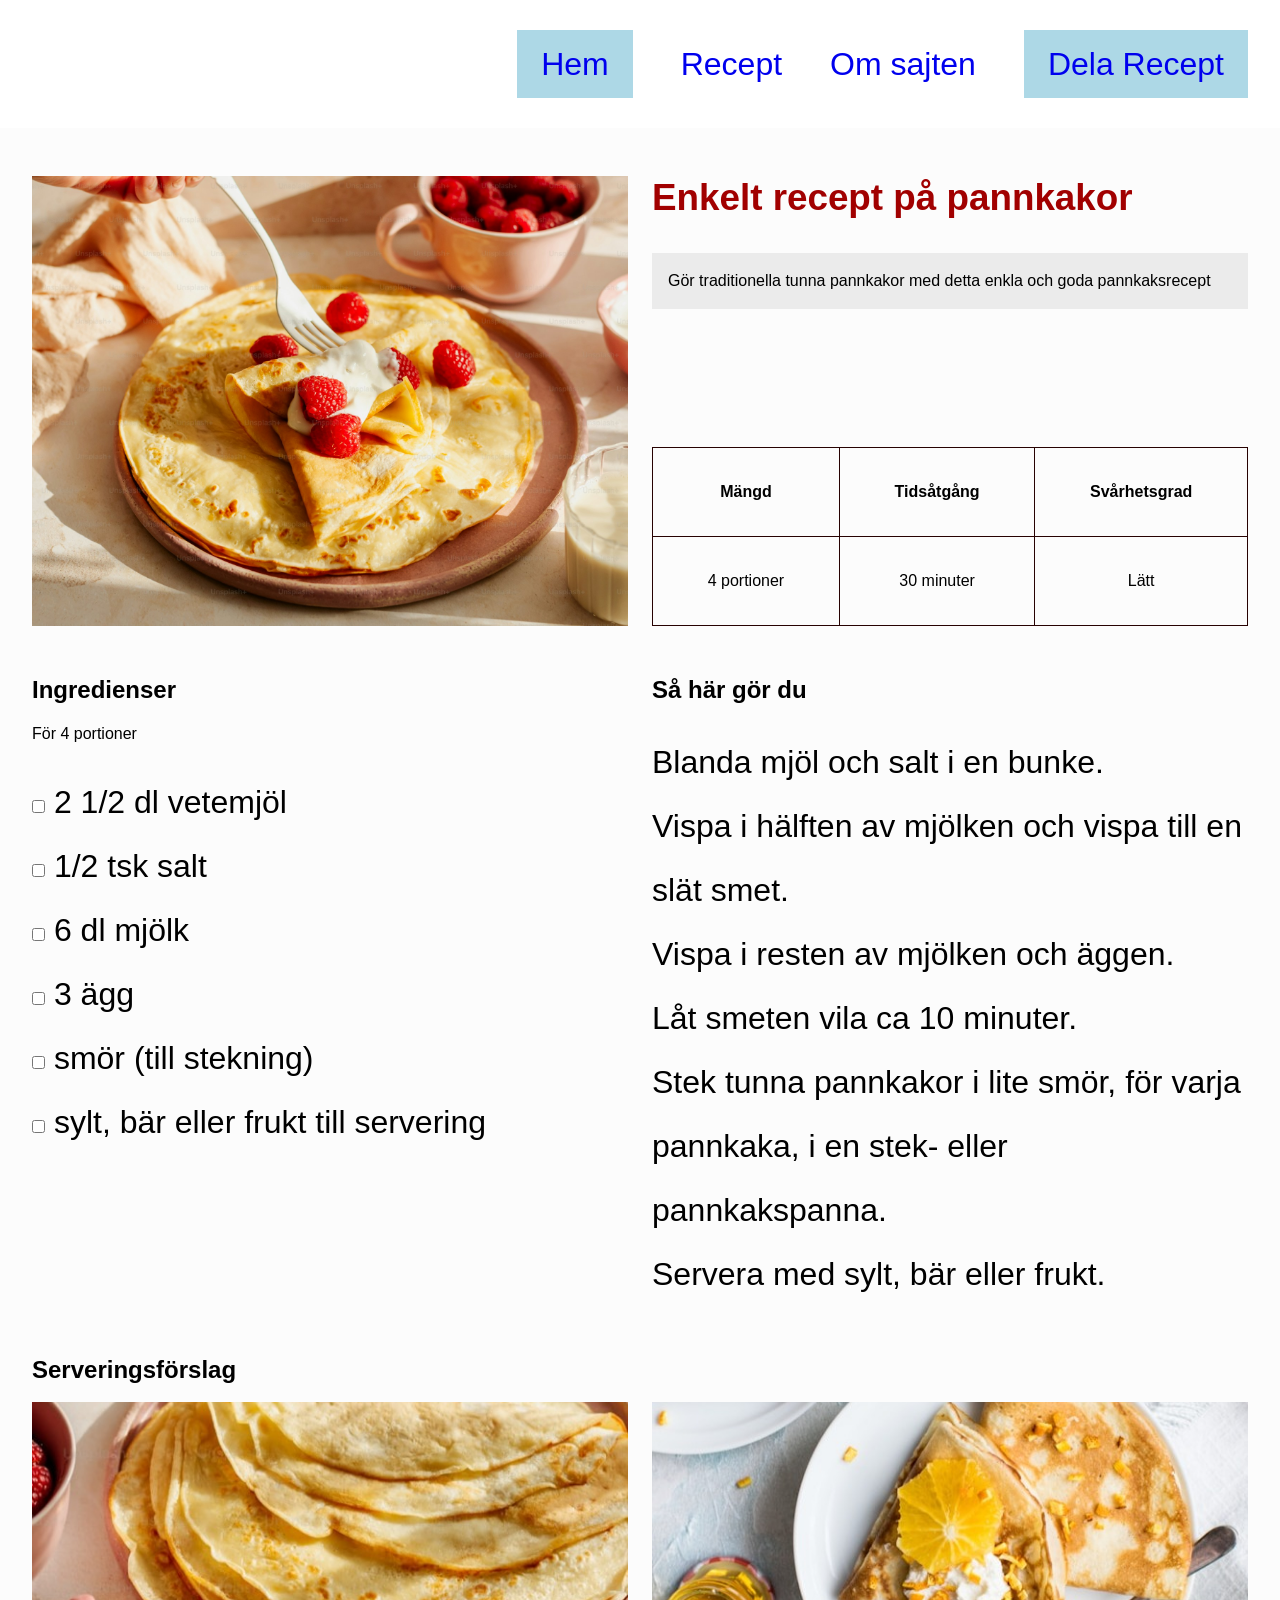
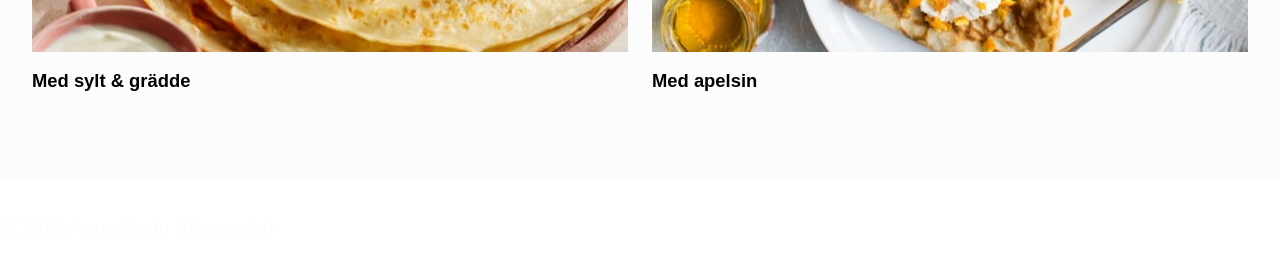
==== Pannkakor/index.html @ 483f5b42 "main klar" ====
<!doctype html>
<html lang="sv">

<head>
  <meta charset="utf-8" />
  <meta name="viewport" content="width=device-width" />
  <meta name="description" content="author: Anna-Karin Ronnegard" />
  <title>Pannkakor</title>
  <link href="./styles/style.css" rel="stylesheet" />
  <link href="../styles/style.css" rel="stylesheet" />
</head>

<body>
  <header class="header-container">
    <nav class="nav-bar">
      <ul class="link-elements1">
        <li><a class="button" href="../index.html">Hem</a></li>
        <li><a href="#">Recept</a></li>
        <li><a href="#">Om sajten </a></li>
        <li><a class="button" href="#">Dela Recept</a></li>
      </ul>
    </nav>
  </header>
  <main class="main-container">
    <!-- Huvudinnehållet -->

    <article class="articel-columns">

      <section class="section1-top-image">
        <img src="./images/Pannkakor.jpg" alt="Pannkakor" />
      </section>

      <section class="section2-heading-and-facts">
        <h1 tabindex="0">Enkelt recept på pannkakor</h1>
        <!-- Skip link -->
        <a tabindex="0" href="#ingredients-list" class="skip-link">Hoppa till receptet</a>
        <p tabindex="0">
          Gör traditionella tunna pannkakor med detta enkla och goda
          pannkaksrecept
        </p>
        <dl>
          <dt>Mängd</dt>
          <dd>4 portioner</dd>

          <dt>Tidsåtgång</dt>
          <dd>30 minuter</dd>

          <dt>Svårhetsgrad</dt>
          <dd>Lätt</dd>
        </dl>
      </section>

      <section class="section3-ingredients">
        <h2 tabindex="0" id="ingredients-list">Ingredienser</h2>
        <fieldset>
          <legend>För 4 portioner</legend>
          <ul role="list">
            <li>
              <input type="checkbox" id="mjol" />
              <label for="mjol">2 1/2 dl vetemjöl</label>
            </li>
            <li>
              <input type="checkbox" id="salt" />
              <label for="salt">1/2 tsk salt</label>
            </li>
            <li>
              <input type="checkbox" id="mjolk" />
              <label for="mjolk">6 dl mjölk</label>
            </li>
            <li>
              <input type="checkbox" id="agg" />
              <label for="agg">3 ägg</label>
            </li>
            <li>
              <input type="checkbox" id="smor" />
              <label for="smor">smör (till stekning)</label>
            </li>
            <li>
              <input type="checkbox" id="servering" />
              <label for="servering">sylt, bär eller frukt till servering</label>
            </li>
          </ul>
        </fieldset>
      </section>

      <section class="section4-how-to-do">
        <h2>Så här gör du</h2>
        <ol role="list">
          <li>Blanda mjöl och salt i en bunke.</li>
          <li>Vispa i hälften av mjölken och vispa till en slät smet.</li>
          <li>Vispa i resten av mjölken och äggen.</li>
          <li>Låt smeten vila ca 10 minuter.</li>
          <li>
            Stek tunna pannkakor i lite smör, för varja pannkaka, i en stek-
            eller pannkakspanna.
          </li>
          <li>Servera med sylt, bär eller frukt.</li>
        </ol>
      </section>

      <section class="section5-serving-suggestion">
        <h2>Serveringsförslag</h2>
        <div>
          <img src="./images/SyltGradde.jpg" alt="Pannkakor" />
          <h3>Med sylt & grädde</h3>
        </div>
      </section>

      <section class="section6-serving-suggestion suggestion2">
        <div>
          <img src="./images/Apelsin.jpg" alt="Pannkakor" />
          <h3>Med apelsin</h3>
        </div>
      </section>

    </article>
  </main>
  <footer class="footer">
    <p>&copy; 2026 Anna-Karin Rönnegård</p>
  </footer>
</body>

</html>
---- Pannkakor/styles/style.css ----
/***** VARIABLES ******/
:root {
  /*** margin ***/
  --m-space-big: 2rem;
  --m-space-medium: 1.5rem;
  --m-space-short: 1rem;

  /*** padding ***/
  --p-space-medium: 1.5em;

  /*** font weight ***/
  --fw-bold: 700;

  /*** color ***/
  --background-dark: #270202;
  --background-light: #fcfcfc;
}

/***** RESET ******/

* {
  padding: 0;
  margin: 0;
  font: inherit;
  /* Sätter default höjd mellan varje rad, en bit över 1 för läsbarhet  */
  line-height: calc(1em + 0.5rem);
}

*,
*::before,
*::after {
  box-sizing: border-box;
}

/* Förhindrar font size inflation, dvs att webbläsaren ökar den teckenstorleken automatiskt på t.ex en mobil. Detta kan förstöra designen på en responsiv design */
html {
  -moz-text-size-adjust: none;
  -webkit-text-size-adjust: none;
  text-size-adjust: none;
}

img,
picture,
video,
canvas,
svg {
  display: block;
  max-width: 100%;
}

/***** BASIC SETTINGS ******/

h1,
h2,
h3,
h4,
h5,
h6 {
  font-weight: bold;
  text-wrap: balance; /* Ser till att texten avvägs jämnt vid radbryt */
  overflow-wrap: break-word;
  hyphens: auto; /* Avstavar efter ordlista - ej länkar */
}

p {
  text-wrap: pretty; /* Ser till att enstaka ord ej finns ensamt under */
  margin-block: var(
    --m-space-short
  ); /* Lägger till margin mellan p-taggar, då de var borta */
  overflow-wrap: break-word; /* Hindrar overflow om mindre box-utrymma än ordlängd */
  hyphens: auto; /* Orden "break-word" avdelas efter ordlista */
  /* max-width: 30ch; - begränsar textrader till 30 char om mycket text */
}

/* Ta bort list-style på ul och ol element med en list role. OBS sätt role="list" på ol- eller ul-tag */
ul[role="list"],
ol[role="list"] {
  list-style: none;
}

/****** SPECIFIC SETTINGS *******/

h1 {
  color: #a10000;
  font-weight: var(--fw-bold);
  font-style: bold;
  font-size: 2.3rem;
  &:focus-visible {
    padding-block: 0.2em;
    padding-inline: 0.3em;
    width: fit-content;
  }
}

h2 {
  margin-block-start: 3rem;
  margin-block-end: var(--m-space-short);
  font-size: 1.5rem;
  &:focus-visible {
    margin-block-start: 3rem;
    margin-block-end: var(--m-space-medium);
    padding-block: 0.25em;
    padding-inline: 0.5em;
    width: fit-content;
  }
}

h3 {
  font-size: 1.15rem;
  margin-block: var(--m-space-short);
}

img {
  min-width: 100%;
  object-fit: cover;
}

li {
  line-height: 2; /* skriver över resetens default line-height på 1.5 */
}

.skip-link {
  position: absolute;
  top: -100px; /* Lägger länken utanför webbsidan */
  left: 1em;
  font-size: 1.25rem;
  z-index: 1000; /* Gör att länker syns över allt annat innehåll */

  padding-block: 0.75em;
  padding-inline: var(--p-space-medium);
  background: var(--background-light);
  color: var(--background-dark);
  font-weight: var(--fw-bold);
  border-radius: 0.2em;
  &:focus-visible {
    top: 1rem; /* Visar länken inom webbsidan */
  }
}

.main-container {
  /* Innehåller allt */
  width: 100vw; 
  max-width: 1280px; /* Begränsar storleken*/
  height: 100hw;
  margin: auto; /* Lägger innehållet centrerat */
  padding-block: 3em;
  padding-inline: 2em;
  background-color: var(--background-light);
  margin-bottom: var(
    --m-space-big
  ); /* Lägger en bit bakgrundsfärg under containern */
}

.articel-columns {
  display: grid;
  grid-template-columns: repeat(2, 1fr); /* 2 lika stora kolumner */
  column-gap: var(--m-space-medium);
  font-family:
    "Lucida Sans", "Lucida Sans Regular", "Lucida Grande",
    "Lucida Sans Unicode", Geneva, Verdana, sans-serif;
}

.section1-top-image {
  img {
    height: 450px;
  }
}

.section2-heading-and-facts {
  /* För dl i botten */
  display: flex;
  flex-direction: column;
  height: 100%;

  p { /* Finns bara en */
    background-color: #ebebeb; /* Skapar ljusblå bakgrund till text */
    margin-block-start: var(--m-space-big);
    padding: 1em;
  }
}

.section2-heading-and-facts > dl {
  margin-block-start: auto; /* För dl i botten */
  display: grid; /* Behöver sätta pga ärvs inte */
  grid-template-columns: repeat(3, 1ft); /* 3 lika stora kolumner */

  dt,
  dd {
    /* Gemensamt för dd och dt */
    padding-block: var(--p-space-medium);
    text-align: center;
    border: #270202 0.0625em solid;
    &:not(&:nth-child(n + 5)) {
      border-inline-end: none; /* Tar bort dubbel border */
    }
  }

  dt {
    grid-row-start: 1; /* dt startar på första raden */
    font-weight: var(--fw-bold);
  }

  dd {
    grid-row-start: 2; /* dt startar på andra raden */
    border-block-start: none; /* Tar bort dubbel border */
  }
}

.section3-ingredients {
  fieldset {
    border: none;
  }

  ul {
    margin-block-start: var(--m-space-medium);
  }
}

.section4-how-to-do {
  ol {
    list-style-type: style; /* Lägger tillbaka list-style */
    list-style-position: inside; /* Lägger siffrorna inom boxen */
    margin-block-start: var(--m-space-medium);
  }
}

.section5-serving-suggestion,
.section6-serving-suggestion {
  margin-block-end: var(--m-space-medium);
  h2 {
    margin-block-end: var(--m-space-short);
  }

  img {
    height: 250px;
  }
}

.suggestion2 {
  margin-block-start: auto; /* För att lägga i botten */
}

.footer {
  justify-items: center;
  color: var(--background-light);
  font-family:
    "Lucida Sans", "Lucida Sans Regular", "Lucida Grande",
    "Lucida Sans Unicode", Geneva, Verdana, sans-serif;
  font-size: 1.25rem;

  margin-block-end: var(--m-space-big);
}
---- styles/style.css ----
:root {
  /*** padding ***/
  --p-space-medium: 2em;
}

/***** RESET *****/

* {
  padding: 0;
  margin: 0;
  font: inherit;
  /* Sätter default höjd mellan varje rad, en bit över 1 för läsbarhet  */
  line-height: calc(1em + 0.5rem);
}

*,
*::before,
*::after {
  box-sizing: border-box;
}

/* Förhindrar font size inflation, dvs att webbläsaren ökar den teckenstorleken automatiskt på t.ex en mobil. Detta kan förstöra designen på en responsiv design */
html {
  -moz-text-size-adjust: none;
  -webkit-text-size-adjust: none;
  text-size-adjust: none;
}

img,
picture,
video,
canvas,
svg {
  display: block;
  max-width: 100%;
}

/****Basic settings*****/

h1,
h2,
h3 {
  font-weight: bold;
  font-family:
    "Lucida Sans", "Lucida Sans Regular", "Lucida Grande",
    "Lucida Sans Unicode", Geneva, Verdana, sans-serif;
}

/***Specific settings***/

h1 {
  font-size: 2.3rem;
}

h2 {
  font-family:
    "Lucida Sans", "Lucida Sans Regular", "Lucida Grande",
    "Lucida Sans Unicode", Geneva, Verdana, sans-serif;
  font-size: 1.5rem;
}

li {
  font-family:
    "Lucida Sans", "Lucida Sans Regular", "Lucida Grande",
    "Lucida Sans Unicode", Geneva, Verdana, sans-serif;
  font-size: 2rem;
  text-decoration: none;
  list-style-type: none;
  a {
    text-decoration: none;
    list-style-type: none;
  }
}

.articel-container {
  width: 100dvw;
  padding: var(--p-space-medium);
}

.section1 {
  background-image: url("../images/Gullvivor.jpg");
  background-size: cover;
  min-height: 300px;
  background-position: center;
  background-repeat: no-repeat;
  align-content: center;
  text-align: center;
  .section1-content {
    position: relative;
    z-index: 2;
    color: white;
    text-align: center;
    padding: 20px;
    background-color: rgba(0, 0, 0, 0.4);
    border-radius: 8px;
  }
}

.section1::before {
  .blur-container::before {
    content: "";
    position: absolute;
    top: 0;
    left: 0;
    right: 0;
    bottom: 0;
    background-image: url("din-bild.jpg");
    background-size: cover;
    background-position: center;
    filter: blur(8px); /* Justera hur dimmig bilden ska vara */
    transform: scale(
      1.1
    ); /* Zoomar in lite för att dölja vita kanter från blur-effekten */
    z-index: 1;
  }
}

.section2 {
  width: 100%;
  padding-inline: 6rem;
  padding-block: 2rem;
}

.section3 {
  --min-col-size: 450px;
  display: grid;
  gap: 4rem;
  grid-template-columns: repeat(
    auto-fit,
    minmax(min(var(--min-col-size), 100%), 1fr)
  );
  /* grid-auto-flow: row; */
  card {
    border: 0.0625rem, solid, black;
    text-align: center;
    align-items: center;
    justify-items: center;
    padding: 3rem;
    img {
      min-height: 250px;
    }
  }
  h2 {
    margin-block-start: 2rem;
  }
}

.button {
  width: fit-content;
  text-align: center;
  padding-inline: 1.5rem;
  padding-block: 1rem;
  background-color: lightblue;
}

.link-elements1 {
  gap: 3rem;
  display: flex;
  align-items: center;
  justify-content: flex-end;
}

.link-elements2 {
  display: flex;
  justify-content: space-between;
}

.header-container {
  width: 100dvw;
}

.nav-bar {
  padding: var(--p-space-medium);
}
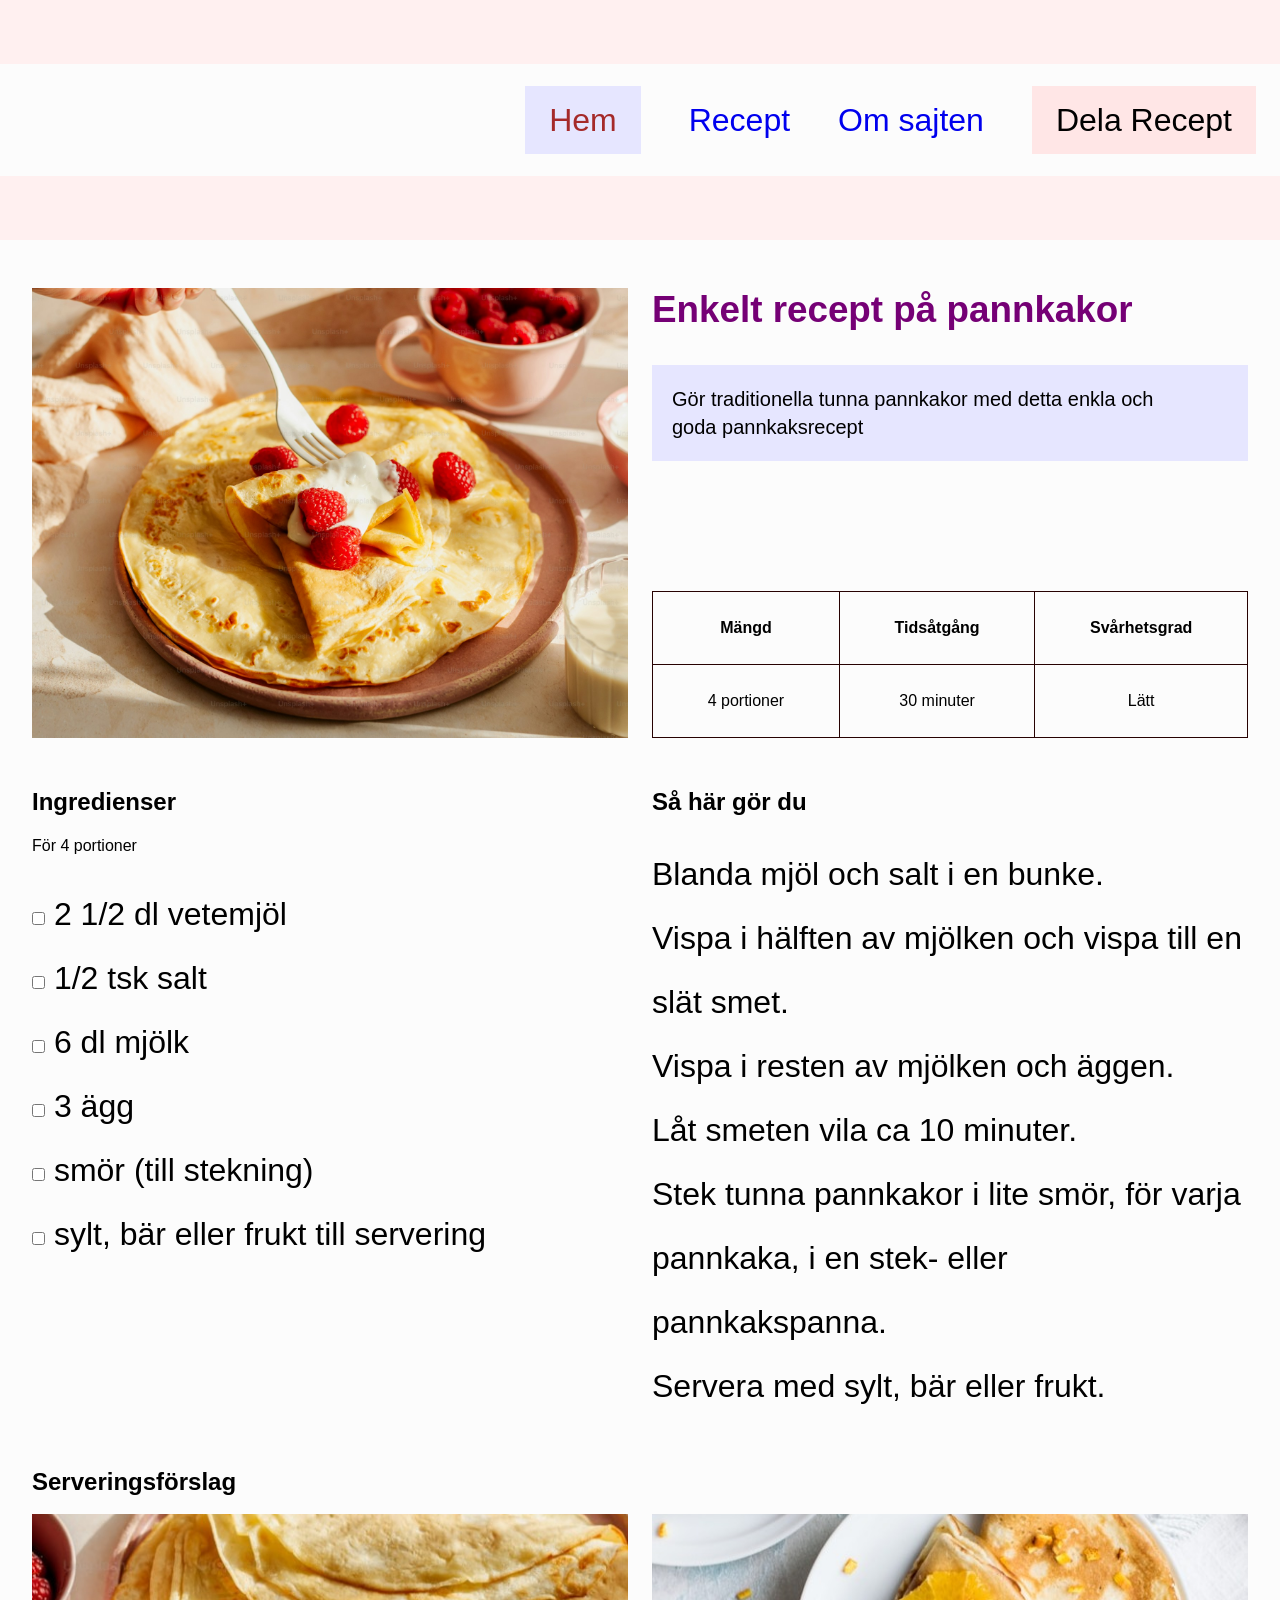
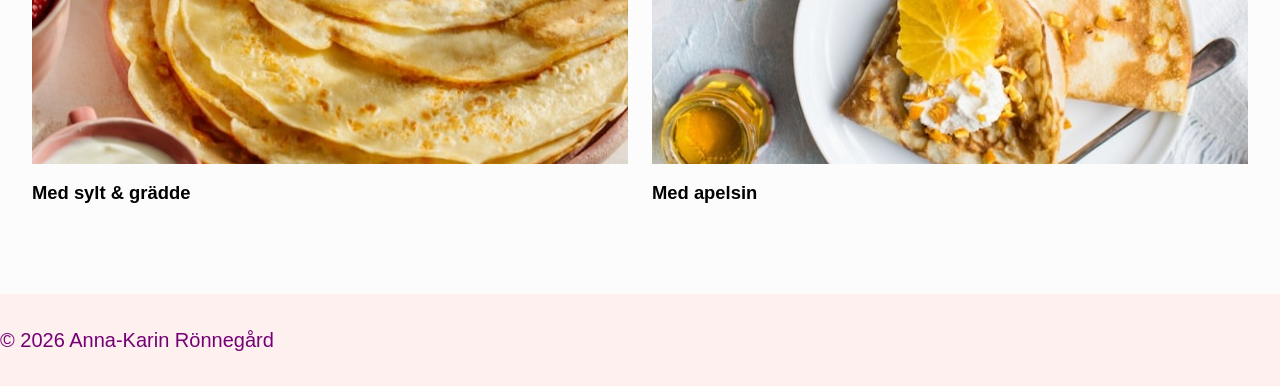
==== commit 12f8b054: "Bättre Landmarks och Tab-vänligt" ====
--- a/Pannkakor/index.html
+++ b/Pannkakor/index.html
@@ -6,22 +6,22 @@
   <meta name="viewport" content="width=device-width" />
   <meta name="description" content="author: Anna-Karin Ronnegard" />
   <title>Pannkakor</title>
+  <link href="../styles/style.css" rel="stylesheet" />
   <link href="./styles/style.css" rel="stylesheet" />
-  <link href="../styles/style.css" rel="stylesheet" />
 </head>
 
 <body>
   <header class="header-container">
-    <nav class="nav-bar">
+    <nav>
       <ul class="link-elements1">
-        <li><a class="button" href="../index.html">Hem</a></li>
+        <li><a class="link button1" href="../index.html">Hem</a></li>
         <li><a href="#">Recept</a></li>
         <li><a href="#">Om sajten </a></li>
-        <li><a class="button" href="#">Dela Recept</a></li>
+        <li><a class="button2" href="#">Dela Recept</a></li>
       </ul>
     </nav>
   </header>
-  <main class="main-container">
+  <main class="main-container-pannkakor">
     <!-- Huvudinnehållet -->
 
     <article class="articel-columns">
--- a/styles/style.css
+++ b/styles/style.css
@@ -1,6 +1,11 @@
 :root {
   /*** padding ***/
-  --p-space-medium: 2em;
+  --p-space-medium: 2rem;
+  /*** margin ***/
+  --m-space-large: 4rem;
+  --m-space-medium: 2rem;
+  /*** font-size ***/
+  --fs-large: 1.5rem;
 }
 
 /***** RESET *****/
@@ -44,6 +49,10 @@
   font-family:
     "Lucida Sans", "Lucida Sans Regular", "Lucida Grande",
     "Lucida Sans Unicode", Geneva, Verdana, sans-serif;
+  text-wrap: pretty; /* Ser till att enstaka ord ej finns ensamt under */
+  overflow-wrap: break-word; /* Hindrar overflow om mindre box-utrymme än ordlängd */
+  hyphens: auto; /* Orden "break-word" avdelas efter ordlista */
+  /* max-width: 30ch; - begränsar textrader till 30 char om mycket text */
 }
 
 /***Specific settings***/
@@ -56,7 +65,29 @@
   font-family:
     "Lucida Sans", "Lucida Sans Regular", "Lucida Grande",
     "Lucida Sans Unicode", Geneva, Verdana, sans-serif;
-  font-size: 1.5rem;
+  font-size: 2rem;
+}
+
+h3 {
+  font-family:
+    "Lucida Sans", "Lucida Sans Regular", "Lucida Grande",
+    "Lucida Sans Unicode", Geneva, Verdana, sans-serif;
+  font-size: 1.25rem;
+}
+
+hr {
+  margin-block: var(--m-space-large);
+}
+
+p {
+  font-family:
+    "Lucida Sans", "Lucida Sans Regular", "Lucida Grande",
+    "Lucida Sans Unicode", Geneva, Verdana, sans-serif;
+  font-size: 1.25rem;
+  text-wrap: pretty; /* Ser till att enstaka ord ej finns ensamt under */
+  overflow-wrap: break-word; /* Hindrar overflow om mindre box-utrymme än ordlängd */
+  hyphens: auto; /* Orden "break-word" avdelas efter ordlista */
+  /* max-width: 30ch; - begränsar textrader till 30 char om mycket text */
 }
 
 li {
@@ -64,20 +95,24 @@
     "Lucida Sans", "Lucida Sans Regular", "Lucida Grande",
     "Lucida Sans Unicode", Geneva, Verdana, sans-serif;
   font-size: 2rem;
+  list-style-type: none;
+}
+
+a {
+  font-family:
+    "Lucida Sans", "Lucida Sans Regular", "Lucida Grande",
+    "Lucida Sans Unicode", Geneva, Verdana, sans-serif;
   text-decoration: none;
-  list-style-type: none;
-  a {
-    text-decoration: none;
-    list-style-type: none;
-  }
-}
-
-.articel-container {
-  width: 100dvw;
-  padding: var(--p-space-medium);
-}
-
-.section1 {
+}
+.header-container {
+  margin-block: var(--m-space-large);
+}
+
+.main-container {
+  margin: var(--m-space-medium);
+}
+
+.section1-div1 {
   background-image: url("../images/Gullvivor.jpg");
   background-size: cover;
   min-height: 300px;
@@ -85,7 +120,7 @@
   background-repeat: no-repeat;
   align-content: center;
   text-align: center;
-  .section1-content {
+  .section1-div1-content {
     position: relative;
     z-index: 2;
     color: white;
@@ -96,7 +131,7 @@
   }
 }
 
-.section1::before {
+.section1-div:before {
   .blur-container::before {
     content: "";
     position: absolute;
@@ -115,14 +150,14 @@
   }
 }
 
-.section2 {
-  width: 100%;
+.section1-div2 {
+  margin: var(--m-space-large);
   padding-inline: 6rem;
   padding-block: 2rem;
 }
 
-.section3 {
-  --min-col-size: 450px;
+.section1-div3 {
+  --min-col-size: 500px;
   display: grid;
   gap: 4rem;
   grid-template-columns: repeat(
@@ -137,27 +172,90 @@
     justify-items: center;
     padding: 3rem;
     img {
+      margin-block-end: var(--m-space-medium);
       min-height: 250px;
     }
   }
-  h2 {
-    margin-block-start: 2rem;
-  }
-}
-
-.button {
+}
+
+.button1 {
   width: fit-content;
   text-align: center;
   padding-inline: 1.5rem;
   padding-block: 1rem;
-  background-color: lightblue;
+  background-color: rgb(230, 230, 255);
+  color: black;
+}
+
+.button2 {
+  width: fit-content;
+  text-align: center;
+  padding-inline: 1.5rem;
+  padding-block: 1rem;
+  background-color: rgb(255, 230, 230);
+  color: black;
+}
+
+.button3 {
+  width: fit-content;
+  text-align: center;
+  padding-inline: 1rem;
+  padding-block: 0.75rem;
+  background-color: rgb(230, 230, 255);
+  color: black;
 }
 
 .link-elements1 {
+  margin-inline-end: var(--m-space-medium);
   gap: 3rem;
   display: flex;
   align-items: center;
   justify-content: flex-end;
+  :focus-visible {
+    padding-inline: 1.5rem;
+    padding-block: 1rem;
+  }
+}
+
+.link-elements1 .link {
+  color: brown;
+  justify-self: flex-start;
+}
+
+.section2-container {
+  margin-block: var(--m-space-medium);
+  --min-col-size: 600px;
+  display: grid;
+  gap: 4rem;
+  grid-template-columns: repeat(
+    auto-fit,
+    minmax(min(var(--min-col-size), 100%), 1fr)
+  );
+}
+.section2-div1 {
+  margin-block-start: 1.5rem;
+}
+
+.section2-aside {
+  display: flex;
+  flex-direction: column;
+  a {
+    margin-block: 1rem;
+    font-size: var(--fs-large);
+    font-family:
+      "Lucida Sans", "Lucida Sans Regular", "Lucida Grande",
+      "Lucida Sans Unicode", Geneva, Verdana, sans-serif;
+    text-decoration: none;
+    list-style-type: none;
+  }
+  h2 {
+    margin-block-start: var(--m-space-medium);
+  }
+}
+.section1-div1 {
+  h2 {
+    margin: var(--m-space-medium);
+  }
 }
 
 .link-elements2 {
@@ -165,10 +263,18 @@
   justify-content: space-between;
 }
 
-.header-container {
-  width: 100dvw;
-}
-
-.nav-bar {
-  padding: var(--p-space-medium);
-}
+.link-elements3 {
+  font-size: var(--fs-large);
+  font-weight: bold;
+  &:focus-visible {
+    padding: 0.3em;
+  }
+}
+
+.site-footer {
+  margin: var(--m-space-medium);
+  justify-items: start;
+  font-family:
+    "Lucida Sans", "Lucida Sans Regular", "Lucida Grande",
+    "Lucida Sans Unicode", Geneva, Verdana, sans-serif;
+}
--- a/Pannkakor/styles/style.css
+++ b/Pannkakor/styles/style.css
@@ -12,7 +12,6 @@
   --fw-bold: 700;
 
   /*** color ***/
-  --background-dark: #270202;
   --background-light: #fcfcfc;
 }
 
@@ -81,7 +80,7 @@
 /****** SPECIFIC SETTINGS *******/
 
 h1 {
-  color: #a10000;
+  color: #750075;
   font-weight: var(--fw-bold);
   font-style: bold;
   font-size: 2.3rem;
@@ -137,9 +136,18 @@
   }
 }
 
-.main-container {
+nav {
+  padding-block: 1.5rem;
+  background-color: var(--background-light);
+}
+
+body {
+  background-color: rgb(255, 240, 240);
+}
+
+.main-container-pannkakor {
   /* Innehåller allt */
-  width: 100vw; 
+  width: 100vw;
   max-width: 1280px; /* Begränsar storleken*/
   height: 100hw;
   margin: auto; /* Lägger innehållet centrerat */
@@ -172,8 +180,13 @@
   flex-direction: column;
   height: 100%;
 
-  p { /* Finns bara en */
-    background-color: #ebebeb; /* Skapar ljusblå bakgrund till text */
+  p {
+    /* Finns bara en */
+    background-color: rgb(
+      230,
+      230,
+      255
+    ); /* Skapar ljusblå bakgrund till text */
     margin-block-start: var(--m-space-big);
     padding: 1em;
   }
@@ -242,7 +255,7 @@
 
 .footer {
   justify-items: center;
-  color: var(--background-light);
+  color: #750075;
   font-family:
     "Lucida Sans", "Lucida Sans Regular", "Lucida Grande",
     "Lucida Sans Unicode", Geneva, Verdana, sans-serif;
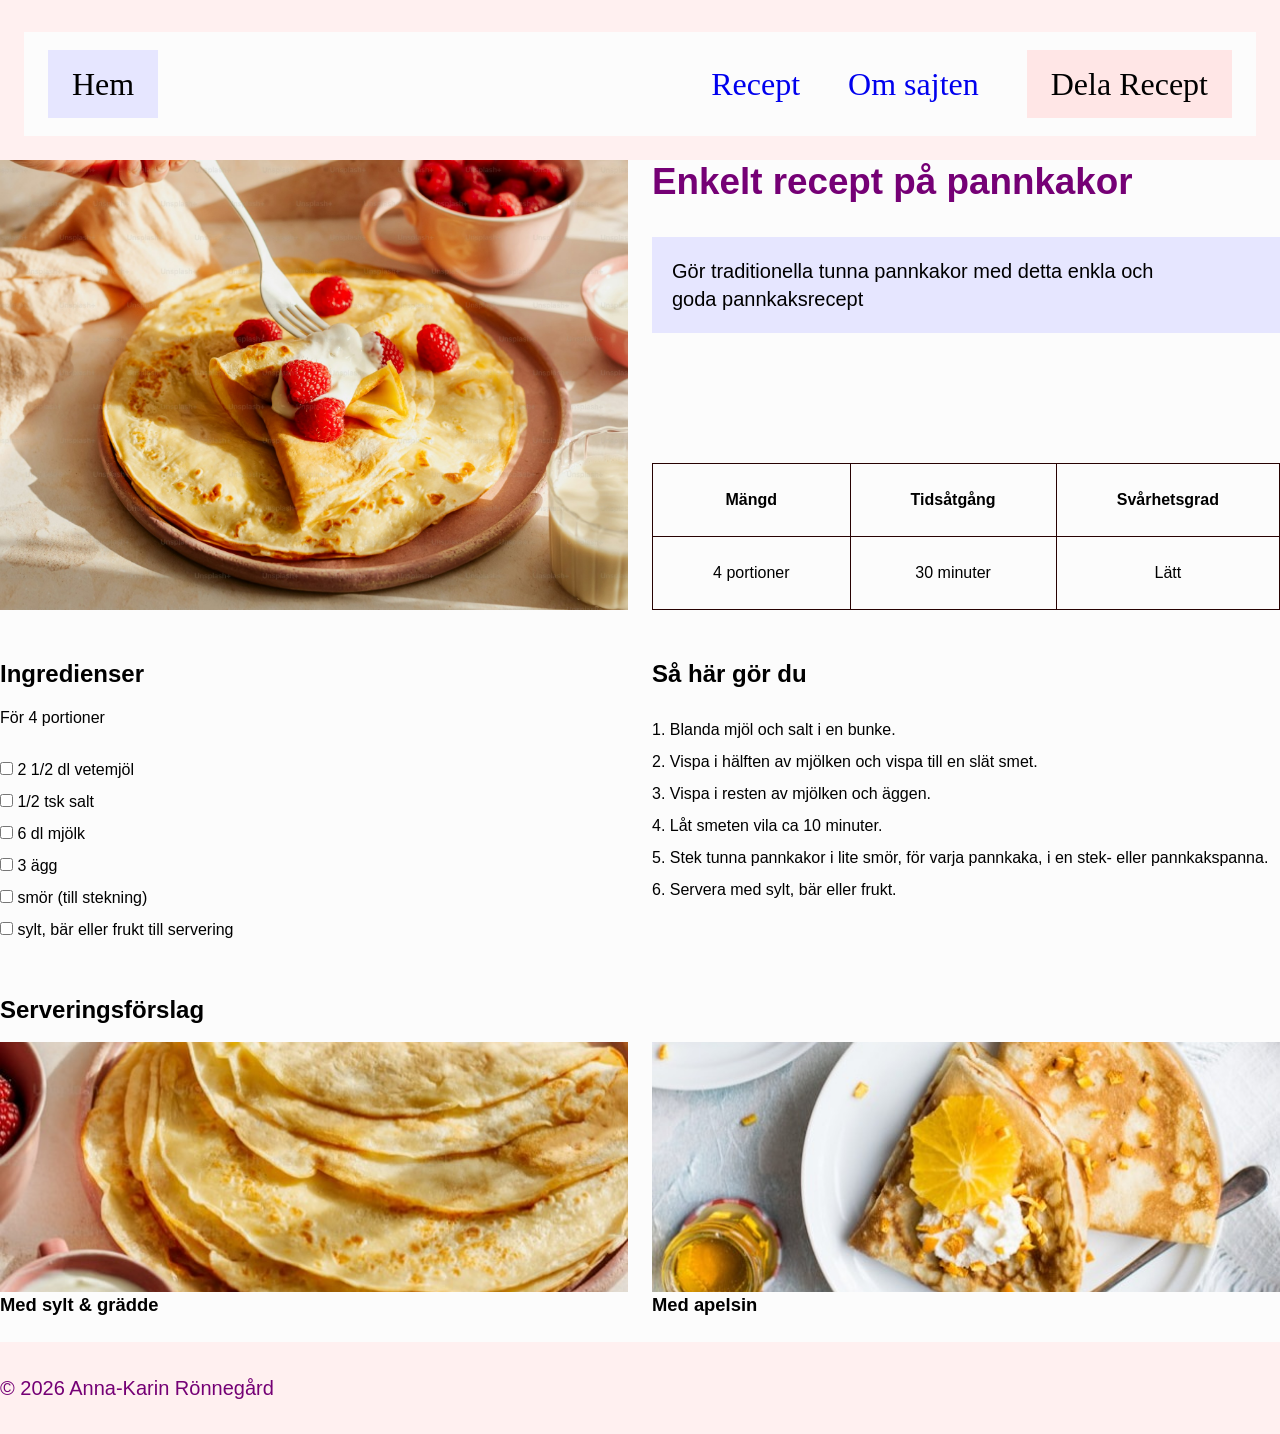
==== commit f9297e16: "Grundläggande formulär på plats, samt synk av sidor" ====
--- a/Pannkakor/index.html
+++ b/Pannkakor/index.html
@@ -7,21 +7,21 @@
   <meta name="description" content="author: Anna-Karin Ronnegard" />
   <title>Pannkakor</title>
   <link href="../styles/style.css" rel="stylesheet" />
-  <link href="./styles/style.css" rel="stylesheet" />
+  <link href="styles/style.css" rel="stylesheet" />
 </head>
 
 <body>
   <header class="header-container">
     <nav>
       <ul class="link-elements1">
-        <li><a class="link button1" href="../index.html">Hem</a></li>
+        <li><a class="button1" href="../index.html">Hem</a></li>
         <li><a href="#">Recept</a></li>
         <li><a href="#">Om sajten </a></li>
-        <li><a class="button2" href="#">Dela Recept</a></li>
+        <li><a class="button2" href="../ReceptForm/index.html">Dela Recept</a></li>
       </ul>
     </nav>
   </header>
-  <main class="main-container-pannkakor">
+  <main class="main-container main-container-pannkakor">
     <!-- Huvudinnehållet -->
 
     <article class="articel-columns">
@@ -54,7 +54,7 @@
         <h2 tabindex="0" id="ingredients-list">Ingredienser</h2>
         <fieldset>
           <legend>För 4 portioner</legend>
-          <ul role="list">
+          <ul class="ingredients" role="list">
             <li>
               <input type="checkbox" id="mjol" />
               <label for="mjol">2 1/2 dl vetemjöl</label>
@@ -85,7 +85,7 @@
 
       <section class="section4-how-to-do">
         <h2>Så här gör du</h2>
-        <ol role="list">
+        <ol class="how-to-do" role="list">
           <li>Blanda mjöl och salt i en bunke.</li>
           <li>Vispa i hälften av mjölken och vispa till en slät smet.</li>
           <li>Vispa i resten av mjölken och äggen.</li>
--- a/styles/style.css
+++ b/styles/style.css
@@ -62,16 +62,10 @@
 }
 
 h2 {
-  font-family:
-    "Lucida Sans", "Lucida Sans Regular", "Lucida Grande",
-    "Lucida Sans Unicode", Geneva, Verdana, sans-serif;
   font-size: 2rem;
 }
 
 h3 {
-  font-family:
-    "Lucida Sans", "Lucida Sans Regular", "Lucida Grande",
-    "Lucida Sans Unicode", Geneva, Verdana, sans-serif;
   font-size: 1.25rem;
 }
 
@@ -80,32 +74,22 @@
 }
 
 p {
-  font-family:
-    "Lucida Sans", "Lucida Sans Regular", "Lucida Grande",
-    "Lucida Sans Unicode", Geneva, Verdana, sans-serif;
   font-size: 1.25rem;
-  text-wrap: pretty; /* Ser till att enstaka ord ej finns ensamt under */
-  overflow-wrap: break-word; /* Hindrar overflow om mindre box-utrymme än ordlängd */
-  hyphens: auto; /* Orden "break-word" avdelas efter ordlista */
-  /* max-width: 30ch; - begränsar textrader till 30 char om mycket text */
-}
-
-li {
-  font-family:
-    "Lucida Sans", "Lucida Sans Regular", "Lucida Grande",
-    "Lucida Sans Unicode", Geneva, Verdana, sans-serif;
+}
+
+.link-elements1 li,
+.link-elements2 li {
   font-size: 2rem;
   list-style-type: none;
 }
 
 a {
-  font-family:
-    "Lucida Sans", "Lucida Sans Regular", "Lucida Grande",
-    "Lucida Sans Unicode", Geneva, Verdana, sans-serif;
   text-decoration: none;
 }
+
 .header-container {
-  margin-block: var(--m-space-large);
+  margin-block-start: var(--m-space-large);
+  margin-inline: var(--m-space-medium);
 }
 
 .main-container {
@@ -185,6 +169,7 @@
   padding-block: 1rem;
   background-color: rgb(230, 230, 255);
   color: black;
+  cursor: pointer;
 }
 
 .button2 {
@@ -194,6 +179,7 @@
   padding-block: 1rem;
   background-color: rgb(255, 230, 230);
   color: black;
+  cursor: pointer;
 }
 
 .button3 {
@@ -203,12 +189,14 @@
   padding-block: 0.75rem;
   background-color: rgb(230, 230, 255);
   color: black;
+  cursor: pointer;
 }
 
 .link-elements1 {
-  margin-inline-end: var(--m-space-medium);
+  margin-inline: var(--m-space-medium);
   gap: 3rem;
   display: flex;
+  flex-wrap: wrap;
   align-items: center;
   justify-content: flex-end;
   :focus-visible {
@@ -217,9 +205,8 @@
   }
 }
 
-.link-elements1 .link {
-  color: brown;
-  justify-self: flex-start;
+.link-elements1 li:first-child {
+  margin-inline-end: auto;
 }
 
 .section2-container {
--- a/Pannkakor/styles/style.css
+++ b/Pannkakor/styles/style.css
@@ -106,7 +106,6 @@
 
 h3 {
   font-size: 1.15rem;
-  margin-block: var(--m-space-short);
 }
 
 img {
@@ -114,7 +113,11 @@
   object-fit: cover;
 }
 
-li {
+.ingredients li {
+  line-height: 2; /* skriver över resetens default line-height på 1.5 */
+}
+
+.how-to-do li {
   line-height: 2; /* skriver över resetens default line-height på 1.5 */
 }
 
@@ -137,8 +140,12 @@
 }
 
 nav {
-  padding-block: 1.5rem;
+  padding-block: 2rem;
   background-color: var(--background-light);
+}
+
+.header-container {
+  margin-block-start: 2rem;
 }
 
 body {
@@ -147,12 +154,10 @@
 
 .main-container-pannkakor {
   /* Innehåller allt */
-  width: 100vw;
+  display: flex;
+  margin-inline: auto;
+  width: 100dvw;
   max-width: 1280px; /* Begränsar storleken*/
-  height: 100hw;
-  margin: auto; /* Lägger innehållet centrerat */
-  padding-block: 3em;
-  padding-inline: 2em;
   background-color: var(--background-light);
   margin-bottom: var(
     --m-space-big
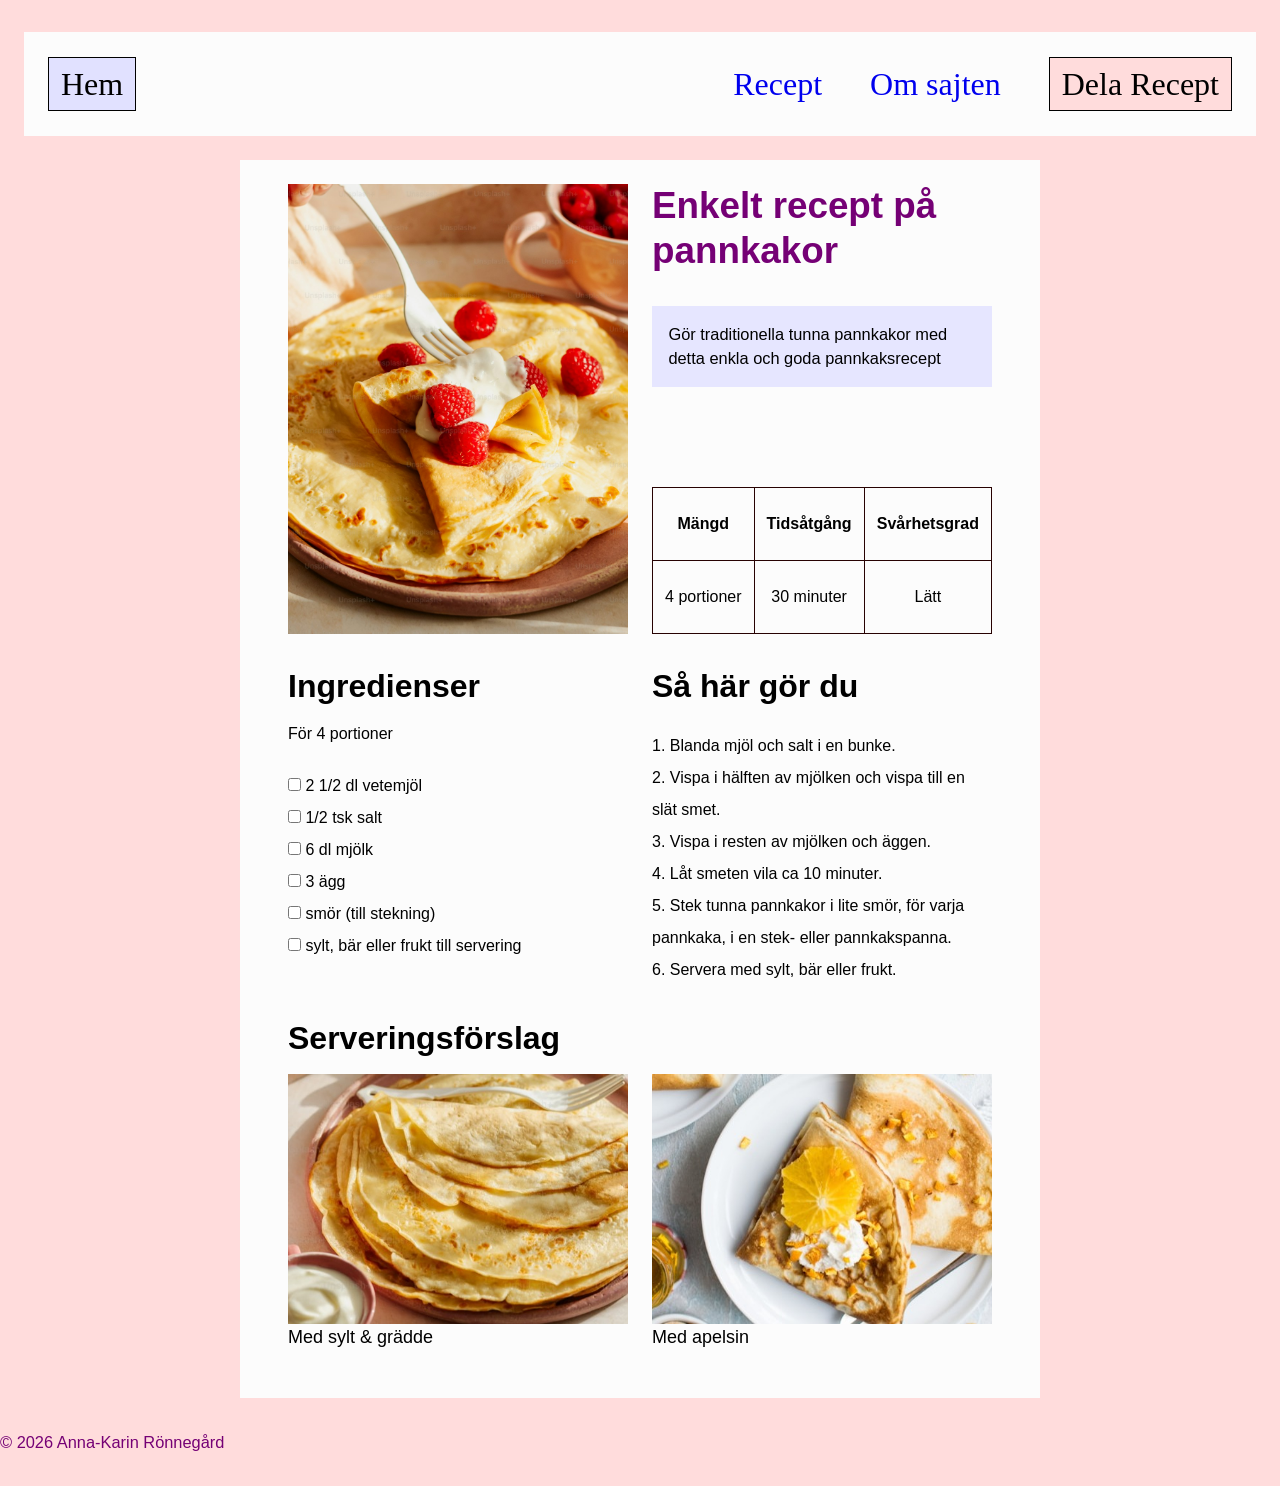
==== commit 604d8d73: "Gemensamma font-size i sajt css" ====
--- a/Pannkakor/index.html
+++ b/Pannkakor/index.html
@@ -102,14 +102,14 @@
         <h2>Serveringsförslag</h2>
         <div>
           <img src="./images/SyltGradde.jpg" alt="Pannkakor" />
-          <h3>Med sylt & grädde</h3>
+          <h4>Med sylt & grädde</h4>
         </div>
       </section>
 
       <section class="section6-serving-suggestion suggestion2">
         <div>
           <img src="./images/Apelsin.jpg" alt="Pannkakor" />
-          <h3>Med apelsin</h3>
+          <h4>Med apelsin</h4>
         </div>
       </section>
 
--- a/styles/style.css
+++ b/styles/style.css
@@ -4,8 +4,11 @@
   /*** margin ***/
   --m-space-large: 4rem;
   --m-space-medium: 2rem;
+  --m-space-small: 1.5rem;
   /*** font-size ***/
   --fs-large: 1.5rem;
+  /*** color ***/
+  --background-light: #fcfcfc;
 }
 
 /***** RESET *****/
@@ -41,6 +44,10 @@
 }
 
 /****Basic settings*****/
+
+body {
+  background-color: rgb(255, 220, 220);
+}
 
 h1,
 h2,
@@ -66,15 +73,32 @@
 }
 
 h3 {
-  font-size: 1.25rem;
-}
-
-hr {
-  margin-block: var(--m-space-large);
+  font-size: 1.75rem;
+}
+
+h4 {
+  font-size: 1.125rem;
 }
 
 p {
-  font-size: 1.25rem;
+  font-size: 1.025rem;
+  margin-block: 0.0625rem; /* Lägger till margin mellan p-taggar, då de var borta */
+  font-family:
+    "Lucida Sans", "Lucida Sans Regular", "Lucida Grande",
+    "Lucida Sans Unicode", Geneva, Verdana, sans-serif;
+  text-wrap: pretty; /* Ser till att enstaka ord ej finns ensamt under */
+  overflow-wrap: break-word; /* Hindrar overflow om mindre box-utrymme än ordlängd */
+  hyphens: auto; /* Orden "break-word" avdelas efter ordlista */
+  /* max-width: 30ch; - begränsar textrader till 30 char om mycket text */
+}
+
+nav {
+  padding-block: var(--p-space-medium);
+  background-color: var(--background-light);
+}
+
+.header-container {
+  margin-block-start: var(--m-space-medium);
 }
 
 .link-elements1 li,
@@ -94,12 +118,14 @@
 
 .main-container {
   margin: var(--m-space-medium);
+  padding: var(--p-space-medium);
+  background-color: var(--background-light);
 }
 
 .section1-div1 {
   background-image: url("../images/Gullvivor.jpg");
   background-size: cover;
-  min-height: 300px;
+  min-height: 200px;
   background-position: center;
   background-repeat: no-repeat;
   align-content: center;
@@ -107,7 +133,7 @@
   .section1-div1-content {
     position: relative;
     z-index: 2;
-    color: white;
+    color: var(--background-light);
     text-align: center;
     padding: 20px;
     background-color: rgba(0, 0, 0, 0.4);
@@ -141,9 +167,9 @@
 }
 
 .section1-div3 {
-  --min-col-size: 500px;
+  --min-col-size: 200px;
   display: grid;
-  gap: 4rem;
+  gap: 2rem;
   grid-template-columns: repeat(
     auto-fit,
     minmax(min(var(--min-col-size), 100%), 1fr)
@@ -151,43 +177,45 @@
   /* grid-auto-flow: row; */
   card {
     border: 0.0625rem, solid, black;
+    border-radius: 0.5rem;
     text-align: center;
     align-items: center;
     justify-items: center;
-    padding: 3rem;
+    padding: 1.5rem;
     img {
-      margin-block-end: var(--m-space-medium);
-      min-height: 250px;
+      margin-block-end: var(--m-space-small);
+      min-height: 100px;
     }
   }
 }
 
 .button1 {
-  width: fit-content;
+  border: 0.0005rem, solid, black;
   text-align: center;
-  padding-inline: 1.5rem;
-  padding-block: 1rem;
-  background-color: rgb(230, 230, 255);
+  padding-inline: 0.75rem;
+  padding-block: 0.5rem;
+  background-color: rgb(225, 225, 255);
   color: black;
   cursor: pointer;
 }
 
 .button2 {
-  width: fit-content;
+  border: 0.0005rem, solid, black;
   text-align: center;
-  padding-inline: 1.5rem;
-  padding-block: 1rem;
-  background-color: rgb(255, 230, 230);
+  padding-inline: 0.75rem;
+  padding-block: 0.5rem;
+  background-color: rgb(255, 220, 220);
   color: black;
   cursor: pointer;
 }
 
 .button3 {
-  width: fit-content;
+  width: 10ch;
+  border: 0.0005rem, solid, black;
   text-align: center;
-  padding-inline: 1rem;
-  padding-block: 0.75rem;
-  background-color: rgb(230, 230, 255);
+  padding-inline: 0.75rem;
+  padding-block: 0.5rem;
+  background-color: rgb(225, 225, 255);
   color: black;
   cursor: pointer;
 }
@@ -210,8 +238,8 @@
 }
 
 .section2-container {
+  --min-col-size: 100px;
   margin-block: var(--m-space-medium);
-  --min-col-size: 600px;
   display: grid;
   gap: 4rem;
   grid-template-columns: repeat(
@@ -220,11 +248,13 @@
   );
 }
 .section2-div1 {
-  margin-block-start: 1.5rem;
+  margin-block-start: var(--m-space-small);
 }
 
 .section2-aside {
   display: flex;
+  align-items: start;
+  justify-content: flex-end;
   flex-direction: column;
   a {
     margin-block: 1rem;
@@ -235,23 +265,28 @@
     text-decoration: none;
     list-style-type: none;
   }
-  h2 {
+  h3 {
     margin-block-start: var(--m-space-medium);
   }
 }
+
 .section1-div1 {
   h2 {
     margin: var(--m-space-medium);
   }
 }
 
+.site-hr {
+  margin-block-start: var(--m-space-large);
+}
+
 .link-elements2 {
   display: flex;
   justify-content: space-between;
 }
 
 .link-elements3 {
-  font-size: var(--fs-large);
+  font-size: 1.125rem;
   font-weight: bold;
   &:focus-visible {
     padding: 0.3em;
@@ -260,6 +295,8 @@
 
 .site-footer {
   margin: var(--m-space-medium);
+  padding: var(--p-space-medium);
+  background-color: var(--background-light);
   justify-items: start;
   font-family:
     "Lucida Sans", "Lucida Sans Regular", "Lucida Grande",
--- a/Pannkakor/styles/style.css
+++ b/Pannkakor/styles/style.css
@@ -49,28 +49,6 @@
 
 /***** BASIC SETTINGS ******/
 
-h1,
-h2,
-h3,
-h4,
-h5,
-h6 {
-  font-weight: bold;
-  text-wrap: balance; /* Ser till att texten avvägs jämnt vid radbryt */
-  overflow-wrap: break-word;
-  hyphens: auto; /* Avstavar efter ordlista - ej länkar */
-}
-
-p {
-  text-wrap: pretty; /* Ser till att enstaka ord ej finns ensamt under */
-  margin-block: var(
-    --m-space-short
-  ); /* Lägger till margin mellan p-taggar, då de var borta */
-  overflow-wrap: break-word; /* Hindrar overflow om mindre box-utrymma än ordlängd */
-  hyphens: auto; /* Orden "break-word" avdelas efter ordlista */
-  /* max-width: 30ch; - begränsar textrader till 30 char om mycket text */
-}
-
 /* Ta bort list-style på ul och ol element med en list role. OBS sätt role="list" på ol- eller ul-tag */
 ul[role="list"],
 ol[role="list"] {
@@ -82,8 +60,6 @@
 h1 {
   color: #750075;
   font-weight: var(--fw-bold);
-  font-style: bold;
-  font-size: 2.3rem;
   &:focus-visible {
     padding-block: 0.2em;
     padding-inline: 0.3em;
@@ -92,9 +68,8 @@
 }
 
 h2 {
-  margin-block-start: 3rem;
+  margin-block-start: 2rem;
   margin-block-end: var(--m-space-short);
-  font-size: 1.5rem;
   &:focus-visible {
     margin-block-start: 3rem;
     margin-block-end: var(--m-space-medium);
@@ -102,10 +77,6 @@
     padding-inline: 0.5em;
     width: fit-content;
   }
-}
-
-h3 {
-  font-size: 1.15rem;
 }
 
 img {
@@ -148,23 +119,20 @@
   margin-block-start: 2rem;
 }
 
-body {
-  background-color: rgb(255, 240, 240);
-}
-
 .main-container-pannkakor {
   /* Innehåller allt */
   display: flex;
   margin-inline: auto;
   width: 100dvw;
-  max-width: 1280px; /* Begränsar storleken*/
+  max-width: 800px; /* Begränsar storleken*/
   background-color: var(--background-light);
-  margin-bottom: var(
+  margin-block-end: var(
     --m-space-big
   ); /* Lägger en bit bakgrundsfärg under containern */
 }
 
 .articel-columns {
+  padding-inline: var(--p-space-medium);
   display: grid;
   grid-template-columns: repeat(2, 1fr); /* 2 lika stora kolumner */
   column-gap: var(--m-space-medium);
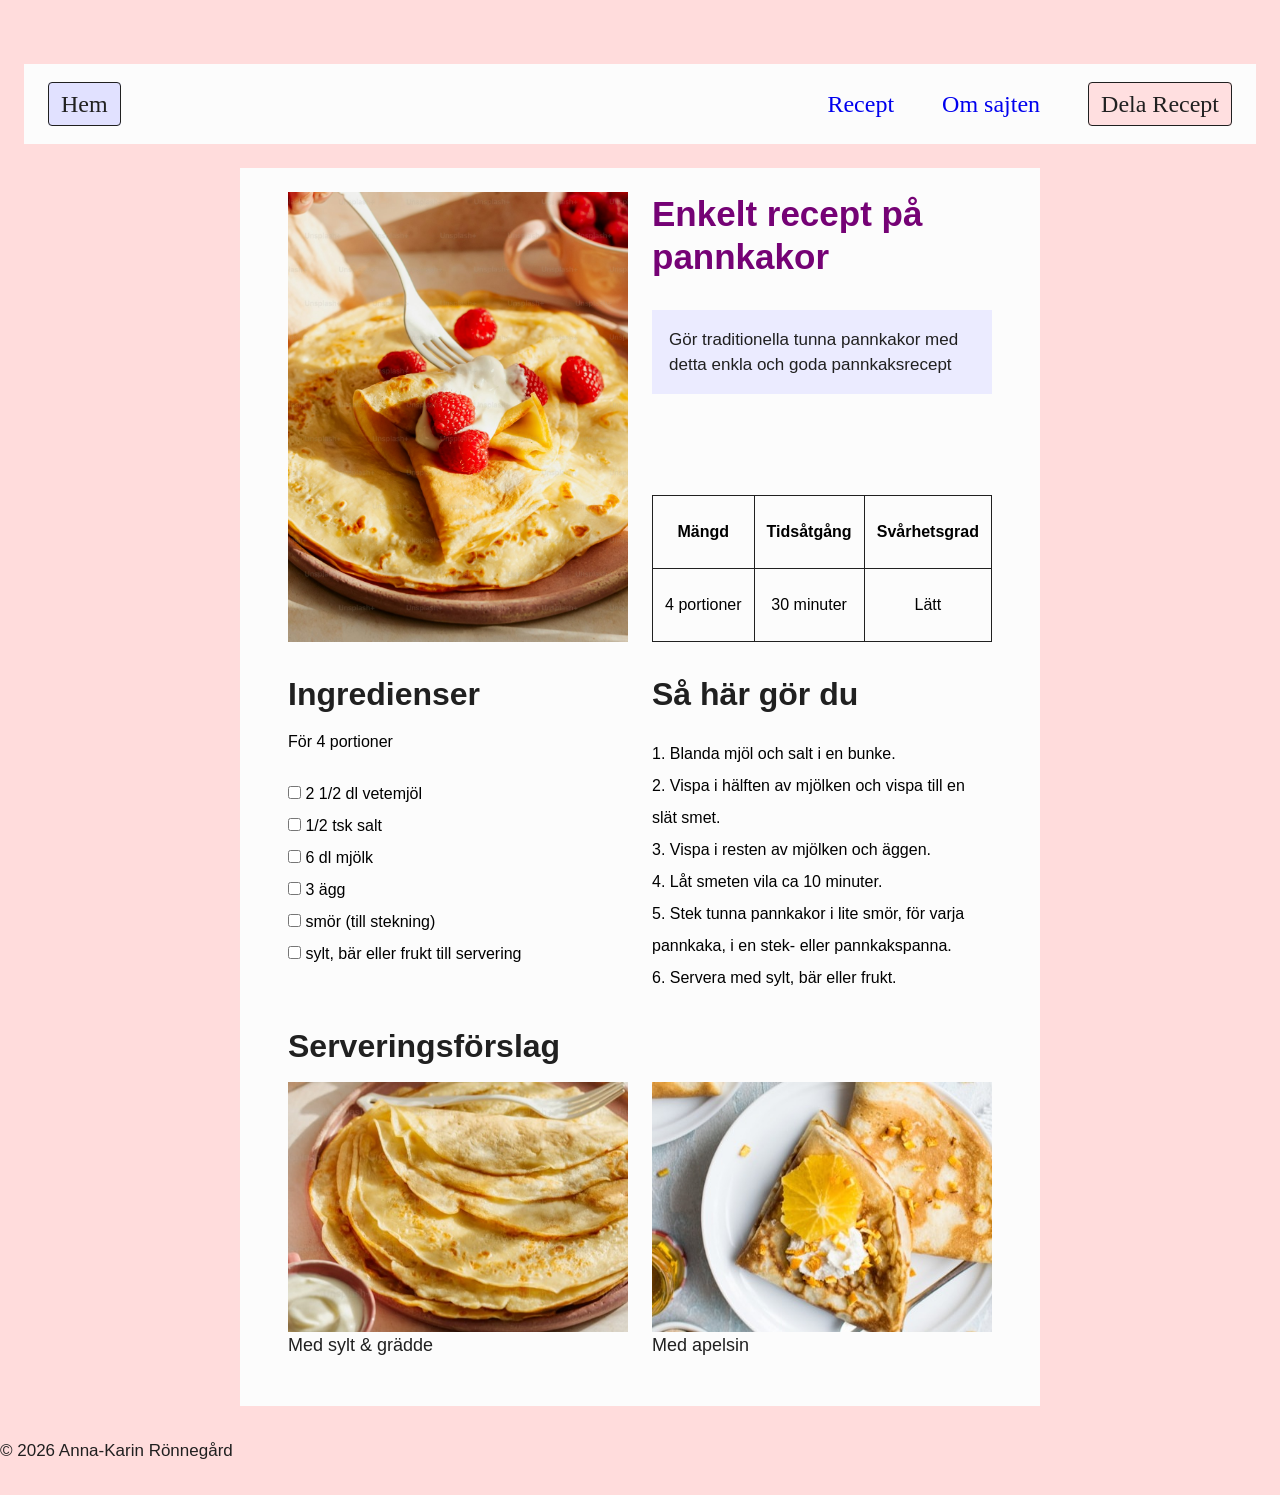
==== commit d97aacce: "role="list" samtliga index (för safari)" ====
--- a/Pannkakor/index.html
+++ b/Pannkakor/index.html
@@ -13,7 +13,7 @@
 <body>
   <header class="header-container">
     <nav>
-      <ul class="link-elements1">
+      <ul role="list" class="link-elements1">
         <li><a class="button1" href="../index.html">Hem</a></li>
         <li><a href="#">Recept</a></li>
         <li><a href="#">Om sajten </a></li>
--- a/styles/style.css
+++ b/styles/style.css
@@ -8,7 +8,10 @@
   /*** font-size ***/
   --fs-large: 1.5rem;
   /*** color ***/
-  --background-light: #fcfcfc;
+  --AK-white: oklch(99.1% 0.0001 271);
+  --AK-black: oklch(24.3% 0.00003 271);
+  --AK-pink: oklch(92.4% 0.039 17.7);
+  --AK-light-blue: oklch(92% 0.040 285.5);
 }
 
 /***** RESET *****/
@@ -46,7 +49,7 @@
 /****Basic settings*****/
 
 body {
-  background-color: rgb(255, 220, 220);
+  background-color: var(--AK-pink);
 }
 
 h1,
@@ -60,12 +63,13 @@
   overflow-wrap: break-word; /* Hindrar overflow om mindre box-utrymme än ordlängd */
   hyphens: auto; /* Orden "break-word" avdelas efter ordlista */
   /* max-width: 30ch; - begränsar textrader till 30 char om mycket text */
+  color: var(--AK-black);
 }
 
 /***Specific settings***/
 
 h1 {
-  font-size: 2.3rem;
+  font-size: 2.1875rem;
 }
 
 h2 {
@@ -78,10 +82,11 @@
 
 h4 {
   font-size: 1.125rem;
+  color: var(--AK-black);
 }
 
 p {
-  font-size: 1.025rem;
+  font-size: 1.0625rem;
   margin-block: 0.0625rem; /* Lägger till margin mellan p-taggar, då de var borta */
   font-family:
     "Lucida Sans", "Lucida Sans Regular", "Lucida Grande",
@@ -90,11 +95,16 @@
   overflow-wrap: break-word; /* Hindrar overflow om mindre box-utrymme än ordlängd */
   hyphens: auto; /* Orden "break-word" avdelas efter ordlista */
   /* max-width: 30ch; - begränsar textrader till 30 char om mycket text */
+  color: var(--AK-black);
+}
+
+a {
+  text-decoration: none;
 }
 
 nav {
   padding-block: var(--p-space-medium);
-  background-color: var(--background-light);
+  background-color: var(--AK-white);
 }
 
 .header-container {
@@ -103,12 +113,8 @@
 
 .link-elements1 li,
 .link-elements2 li {
-  font-size: 2rem;
+  font-size: 1.5rem;
   list-style-type: none;
-}
-
-a {
-  text-decoration: none;
 }
 
 .header-container {
@@ -119,13 +125,13 @@
 .main-container {
   margin: var(--m-space-medium);
   padding: var(--p-space-medium);
-  background-color: var(--background-light);
+  background-color: var(--AK-white);
 }
 
 .section1-div1 {
-  background-image: url("../images/Gullvivor.jpg");
+  background-image: radial-gradient(ellipse, var(--AK-white), oklch(from var(--AK-light-blue) 80% c h));
   background-size: cover;
-  min-height: 200px;
+  min-height: 100px;
   background-position: center;
   background-repeat: no-repeat;
   align-content: center;
@@ -133,11 +139,11 @@
   .section1-div1-content {
     position: relative;
     z-index: 2;
-    color: var(--background-light);
+    color: var(--AK-black);
     text-align: center;
-    padding: 20px;
-    background-color: rgba(0, 0, 0, 0.4);
-    border-radius: 8px;
+    padding: 0.5rem;
+    background-color: oklch(from var(--AK-white) l c h / 0.2);
+    border-radius: 0.5rem;
   }
 }
 
@@ -169,54 +175,57 @@
 .section1-div3 {
   --min-col-size: 200px;
   display: grid;
-  gap: 2rem;
+  gap: 1.2rem;
   grid-template-columns: repeat(
     auto-fit,
     minmax(min(var(--min-col-size), 100%), 1fr)
   );
   /* grid-auto-flow: row; */
   card {
-    border: 0.0625rem, solid, black;
+    border: 0.0625rem, solid, var(--AK-black);
     border-radius: 0.5rem;
     text-align: center;
     align-items: center;
     justify-items: center;
-    padding: 1.5rem;
+    padding: 0.75rem;
     img {
-      margin-block-end: var(--m-space-small);
+      margin-block-end: 0.5rem;
       min-height: 100px;
     }
   }
 }
 
 .button1 {
-  border: 0.0005rem, solid, black;
+  border: 0.0005rem, solid, var(--AK-black);
+  border-radius: 0.25rem;
   text-align: center;
   padding-inline: 0.75rem;
   padding-block: 0.5rem;
-  background-color: rgb(225, 225, 255);
-  color: black;
+  background-color: var(--AK-light-blue);
+  color: var(--AK-black);
   cursor: pointer;
 }
 
 .button2 {
-  border: 0.0005rem, solid, black;
+  border: 0.0005rem, solid, var(--AK-black);
+  border-radius: 0.25rem;
   text-align: center;
   padding-inline: 0.75rem;
   padding-block: 0.5rem;
-  background-color: rgb(255, 220, 220);
-  color: black;
+  background-color: oklch(from var(--AK-pink) 93.4% c h);
+  color: var(--AK-black);
   cursor: pointer;
 }
 
 .button3 {
   width: 10ch;
-  border: 0.0005rem, solid, black;
+  border: 0.0005rem, solid, var(--AK-black);
+  border-radius: 0.25rem;
   text-align: center;
-  padding-inline: 0.75rem;
-  padding-block: 0.5rem;
-  background-color: rgb(225, 225, 255);
-  color: black;
+  padding-inline: 0.5rem;
+  padding-block: 0.25rem;
+  background-color: var(--AK-light-blue);
+  color: var(--AK-black);
   cursor: pointer;
 }
 
@@ -257,8 +266,8 @@
   justify-content: flex-end;
   flex-direction: column;
   a {
-    margin-block: 1rem;
-    font-size: var(--fs-large);
+    margin-block: 0.5rem;
+    font-size: 1.0625rem;
     font-family:
       "Lucida Sans", "Lucida Sans Regular", "Lucida Grande",
       "Lucida Sans Unicode", Geneva, Verdana, sans-serif;
@@ -296,7 +305,7 @@
 .site-footer {
   margin: var(--m-space-medium);
   padding: var(--p-space-medium);
-  background-color: var(--background-light);
+  background-color: var(--AK-white);
   justify-items: start;
   font-family:
     "Lucida Sans", "Lucida Sans Regular", "Lucida Grande",
--- a/Pannkakor/styles/style.css
+++ b/Pannkakor/styles/style.css
@@ -12,7 +12,10 @@
   --fw-bold: 700;
 
   /*** color ***/
-  --background-light: #fcfcfc;
+  --AK-white: oklch(99.1% 0.0001 271);
+  --AK-black: oklch(24.3% 0.00003 271);
+  --AK-light-blue: oklch(92% 0.04 285.5);
+  --AK-purple: oklch(39.5% 0.18 328);
 }
 
 /***** RESET ******/
@@ -58,7 +61,7 @@
 /****** SPECIFIC SETTINGS *******/
 
 h1 {
-  color: #750075;
+  color: var(--AK-purple);
   font-weight: var(--fw-bold);
   &:focus-visible {
     padding-block: 0.2em;
@@ -101,22 +104,13 @@
 
   padding-block: 0.75em;
   padding-inline: var(--p-space-medium);
-  background: var(--background-light);
-  color: var(--background-dark);
+  background: var(--AK-white);
+  color: var(--AK-black);
   font-weight: var(--fw-bold);
   border-radius: 0.2em;
   &:focus-visible {
     top: 1rem; /* Visar länken inom webbsidan */
   }
-}
-
-nav {
-  padding-block: 2rem;
-  background-color: var(--background-light);
-}
-
-.header-container {
-  margin-block-start: 2rem;
 }
 
 .main-container-pannkakor {
@@ -125,7 +119,7 @@
   margin-inline: auto;
   width: 100dvw;
   max-width: 800px; /* Begränsar storleken*/
-  background-color: var(--background-light);
+  background-color: var(--AK-white);
   margin-block-end: var(
     --m-space-big
   ); /* Lägger en bit bakgrundsfärg under containern */
@@ -155,11 +149,7 @@
 
   p {
     /* Finns bara en */
-    background-color: rgb(
-      230,
-      230,
-      255
-    ); /* Skapar ljusblå bakgrund till text */
+    background-color: oklch(from var(--AK-light-blue) 95% c h); /* Skapar ljusblå bakgrund till text */
     margin-block-start: var(--m-space-big);
     padding: 1em;
   }
@@ -175,7 +165,7 @@
     /* Gemensamt för dd och dt */
     padding-block: var(--p-space-medium);
     text-align: center;
-    border: #270202 0.0625em solid;
+    border: var(--AK-black) 0.0625em solid;
     &:not(&:nth-child(n + 5)) {
       border-inline-end: none; /* Tar bort dubbel border */
     }
@@ -228,7 +218,7 @@
 
 .footer {
   justify-items: center;
-  color: #750075;
+  color: var(--AK-purple);
   font-family:
     "Lucida Sans", "Lucida Sans Regular", "Lucida Grande",
     "Lucida Sans Unicode", Geneva, Verdana, sans-serif;
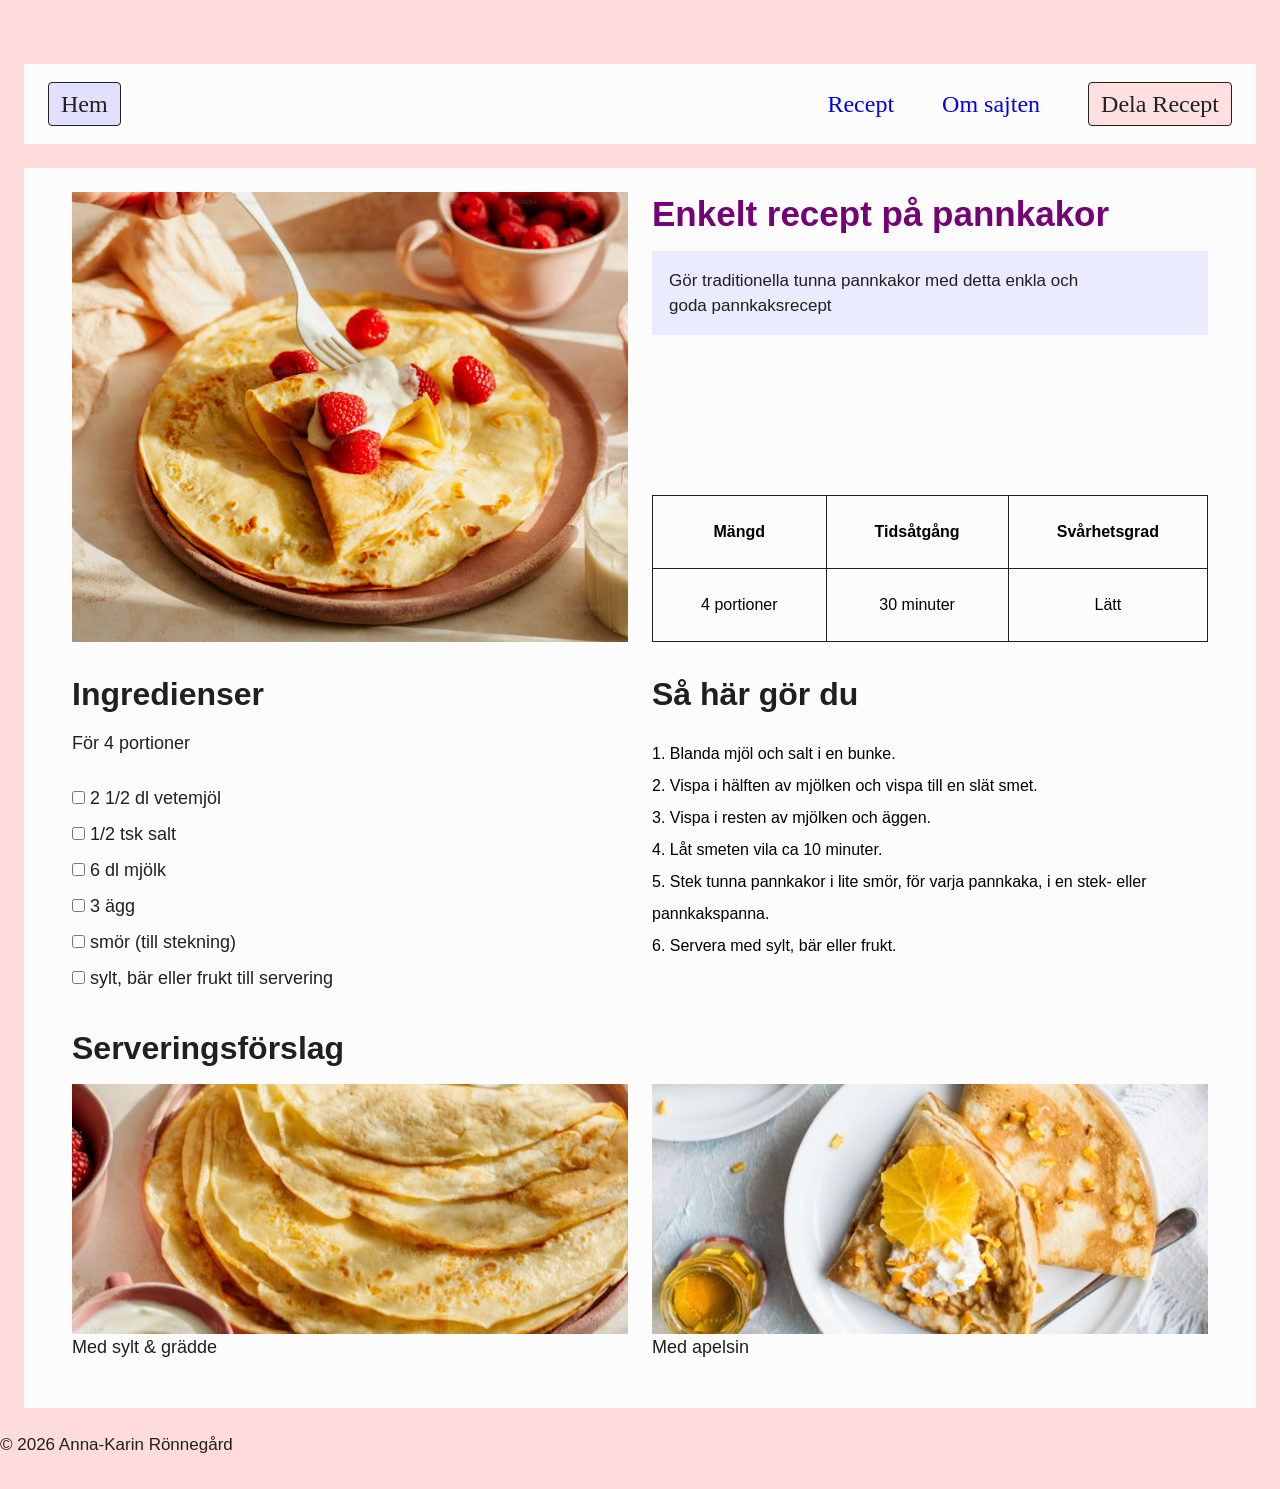
==== commit 934aaa87: "class namn nav-bar i pannkakor och form" ====
--- a/Pannkakor/index.html
+++ b/Pannkakor/index.html
@@ -13,7 +13,7 @@
 <body>
   <header class="header-container">
     <nav>
-      <ul role="list" class="link-elements1">
+      <ul role="list" class="nav-bar">
         <li><a class="button1" href="../index.html">Hem</a></li>
         <li><a href="#">Recept</a></li>
         <li><a href="#">Om sajten </a></li>
--- a/styles/style.css
+++ b/styles/style.css
@@ -11,7 +11,7 @@
   --AK-white: oklch(99.1% 0.0001 271);
   --AK-black: oklch(24.3% 0.00003 271);
   --AK-pink: oklch(92.4% 0.039 17.7);
-  --AK-light-blue: oklch(92% 0.040 285.5);
+  --AK-light-blue: oklch(92% 0.04 285.5);
 }
 
 /***** RESET *****/
@@ -85,6 +85,12 @@
   color: var(--AK-black);
 }
 
+fieldset,
+legend {
+  color: var(--AK-black);
+  font-size: 1.125rem;
+}
+
 p {
   font-size: 1.0625rem;
   margin-block: 0.0625rem; /* Lägger till margin mellan p-taggar, då de var borta */
@@ -111,8 +117,8 @@
   margin-block-start: var(--m-space-medium);
 }
 
-.link-elements1 li,
-.link-elements2 li {
+.nav-bar li,
+.section1-links li {
   font-size: 1.5rem;
   list-style-type: none;
 }
@@ -120,6 +126,31 @@
 .header-container {
   margin-block-start: var(--m-space-large);
   margin-inline: var(--m-space-medium);
+}
+
+.nav-bar {
+  margin-inline: var(--m-space-medium);
+  display: flex;
+  gap: 1rem;
+  flex-direction: column;
+  align-items: flex-end;
+  :focus-visible {
+    padding-inline: 1.5rem;
+    padding-block: 1rem;
+    display: flex;
+  }
+}
+
+@media (min-width: 768px) {
+  .nav-bar {
+    gap: 3rem;
+    flex-direction: row;
+    align-items: center;
+    justify-content: flex-end;
+  }
+  .nav-bar li:first-child {
+    margin-inline-end: auto;
+  }
 }
 
 .main-container {
@@ -129,7 +160,11 @@
 }
 
 .section1-div1 {
-  background-image: radial-gradient(ellipse, var(--AK-white), oklch(from var(--AK-light-blue) 80% c h));
+  background-image: radial-gradient(
+    ellipse,
+    var(--AK-white),
+    oklch(from var(--AK-light-blue) 80% c h)
+  );
   background-size: cover;
   min-height: 100px;
   background-position: center;
@@ -166,10 +201,31 @@
   }
 }
 
-.section1-div2 {
+.section1-fieldset {
   margin: var(--m-space-large);
-  padding-inline: 6rem;
+  border-radius: 0.5rem;
+  padding-inline: 2rem;
   padding-block: 2rem;
+}
+
+@media (min-width: 768px) {
+  .section1-fieldset {
+    padding-inline: 3rem;
+  }
+}
+
+.section1-links {
+  display: flex;
+  flex-direction: column;
+  align-items: flex-start;
+  gap: 1rem;
+}
+
+@media (min-width: 768px) {
+  .section1-links {
+    flex-direction: row;
+    justify-content: space-between;
+  }
 }
 
 .section1-div3 {
@@ -229,23 +285,6 @@
   cursor: pointer;
 }
 
-.link-elements1 {
-  margin-inline: var(--m-space-medium);
-  gap: 3rem;
-  display: flex;
-  flex-wrap: wrap;
-  align-items: center;
-  justify-content: flex-end;
-  :focus-visible {
-    padding-inline: 1.5rem;
-    padding-block: 1rem;
-  }
-}
-
-.link-elements1 li:first-child {
-  margin-inline-end: auto;
-}
-
 .section2-container {
   --min-col-size: 100px;
   margin-block: var(--m-space-medium);
@@ -289,19 +328,6 @@
   margin-block-start: var(--m-space-large);
 }
 
-.link-elements2 {
-  display: flex;
-  justify-content: space-between;
-}
-
-.link-elements3 {
-  font-size: 1.125rem;
-  font-weight: bold;
-  &:focus-visible {
-    padding: 0.3em;
-  }
-}
-
 .site-footer {
   margin: var(--m-space-medium);
   padding: var(--p-space-medium);
--- a/Pannkakor/styles/style.css
+++ b/Pannkakor/styles/style.css
@@ -114,25 +114,25 @@
 }
 
 .main-container-pannkakor {
-  /* Innehåller allt */
-  display: flex;
-  margin-inline: auto;
-  width: 100dvw;
-  max-width: 800px; /* Begränsar storleken*/
   background-color: var(--AK-white);
   margin-block-end: var(
-    --m-space-big
-  ); /* Lägger en bit bakgrundsfärg under containern */
+    --m-space-medium); /* Lägger en bit bakgrundsfärg under containern */
 }
 
 .articel-columns {
   padding-inline: var(--p-space-medium);
   display: grid;
-  grid-template-columns: repeat(2, 1fr); /* 2 lika stora kolumner */
+  grid-template-columns: 1fr; /* en kolumn */
   column-gap: var(--m-space-medium);
   font-family:
     "Lucida Sans", "Lucida Sans Regular", "Lucida Grande",
     "Lucida Sans Unicode", Geneva, Verdana, sans-serif;
+}
+
+@media (min-width: 768px) {
+  .articel-columns {
+    grid-template-columns: repeat(2, 1fr); /* 2 columner */
+  }
 }
 
 .section1-top-image {
@@ -149,8 +149,10 @@
 
   p {
     /* Finns bara en */
-    background-color: oklch(from var(--AK-light-blue) 95% c h); /* Skapar ljusblå bakgrund till text */
-    margin-block-start: var(--m-space-big);
+    background-color: oklch(
+      from var(--AK-light-blue) 95% c h
+    ); /* Skapar ljusblå bakgrund till text */
+    margin-block: var(--m-space-short);
     padding: 1em;
   }
 }
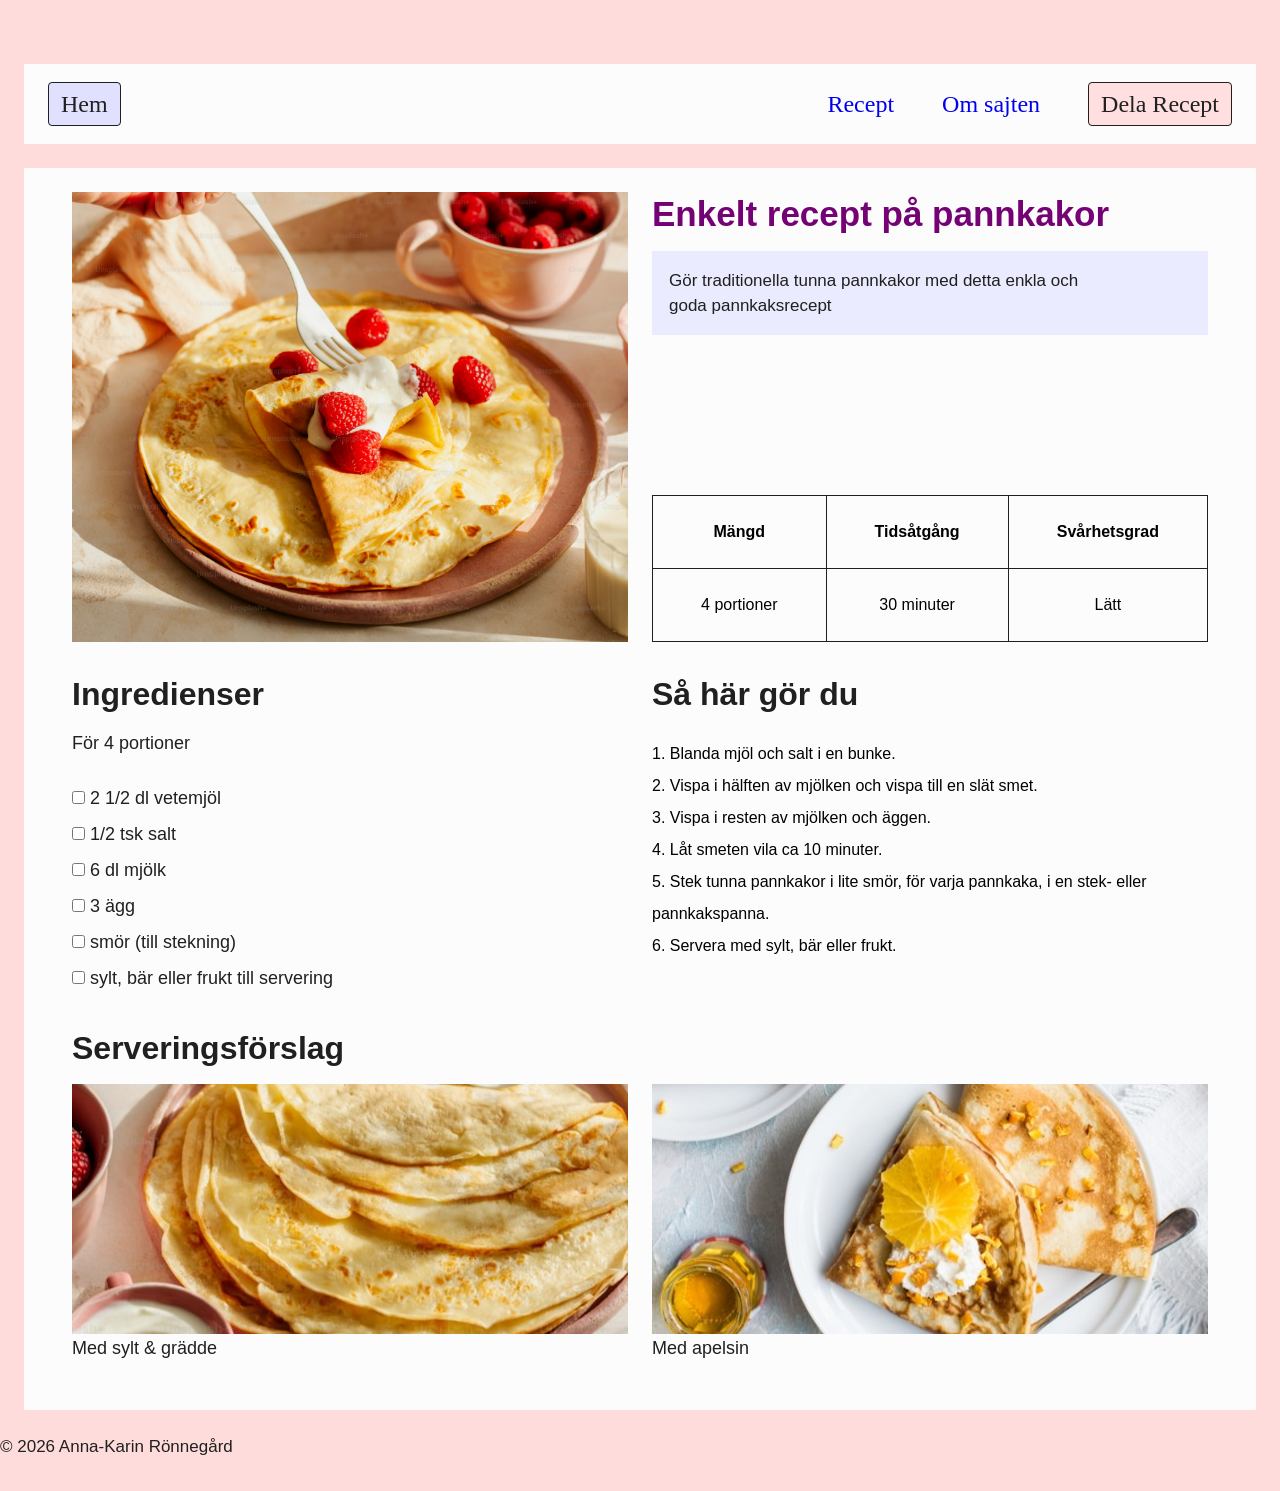
==== commit 28a3acb5: "H1 och H2 pannkakor enligt accesability" ====
--- a/Pannkakor/index.html
+++ b/Pannkakor/index.html
@@ -34,10 +34,10 @@
         <h1 tabindex="0">Enkelt recept på pannkakor</h1>
         <!-- Skip link -->
         <a tabindex="0" href="#ingredients-list" class="skip-link">Hoppa till receptet</a>
-        <p tabindex="0">
+        <h2 tabindex="0">
           Gör traditionella tunna pannkakor med detta enkla och goda
           pannkaksrecept
-        </p>
+        </h2>
         <dl>
           <dt>Mängd</dt>
           <dd>4 portioner</dd>
@@ -102,14 +102,14 @@
         <h2>Serveringsförslag</h2>
         <div>
           <img src="./images/SyltGradde.jpg" alt="Pannkakor" />
-          <h4>Med sylt & grädde</h4>
+          <p class="p-large">Med sylt & grädde</p>
         </div>
       </section>
 
       <section class="section6-serving-suggestion suggestion2">
         <div>
           <img src="./images/Apelsin.jpg" alt="Pannkakor" />
-          <h4>Med apelsin</h4>
+          <p class="p-large">Med apelsin</p>
         </div>
       </section>
 
--- a/Pannkakor/styles/style.css
+++ b/Pannkakor/styles/style.css
@@ -82,6 +82,7 @@
   }
 }
 
+
 img {
   min-width: 100%;
   object-fit: cover;
@@ -147,8 +148,9 @@
   flex-direction: column;
   height: 100%;
 
-  p {
-    /* Finns bara en */
+  h2 { /* Finns bara en */
+    font-size: 1.0625rem;
+    font-weight: 400;
     background-color: oklch(
       from var(--AK-light-blue) 95% c h
     ); /* Skapar ljusblå bakgrund till text */
@@ -214,6 +216,10 @@
   }
 }
 
+.p-large {
+  font-size: 1.125rem;;
+}
+
 .suggestion2 {
   margin-block-start: auto; /* För att lägga i botten */
 }
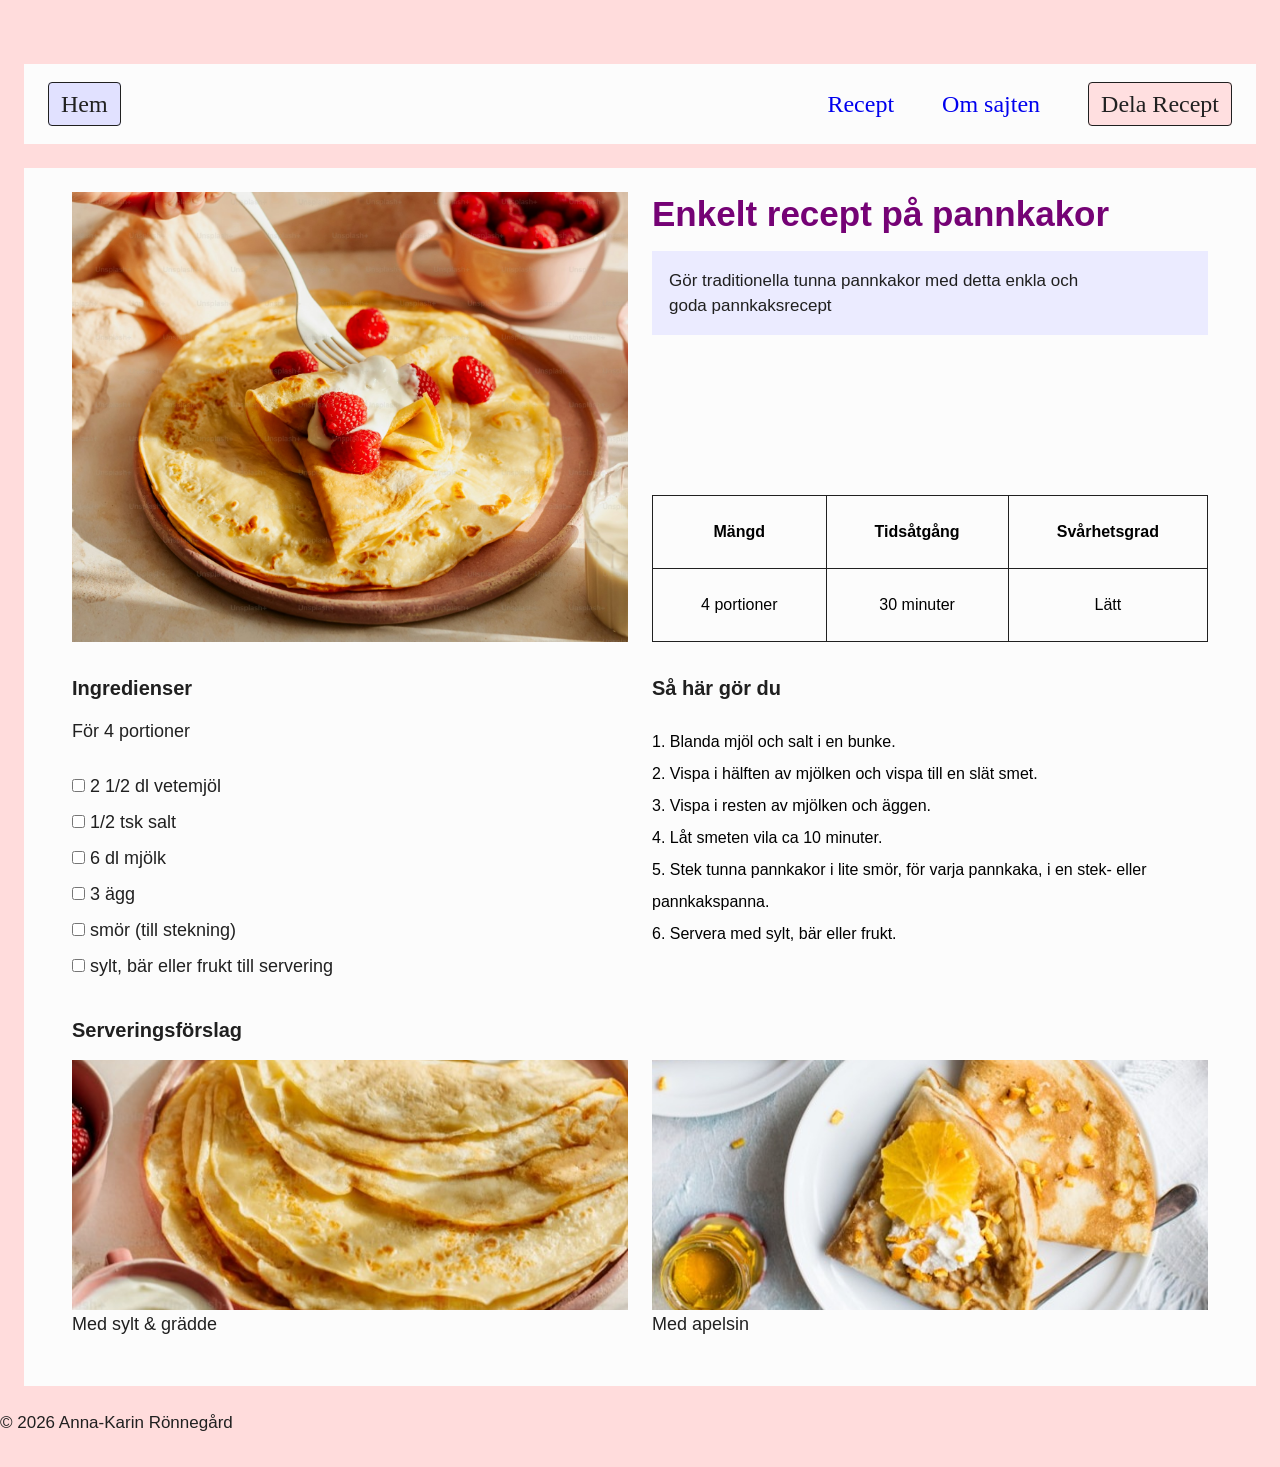
==== commit a536d39e: "tom alt på dekorativ bild" ====
--- a/Pannkakor/index.html
+++ b/Pannkakor/index.html
@@ -27,7 +27,7 @@
     <article class="articel-columns">
 
       <section class="section1-top-image">
-        <img src="./images/Pannkakor.jpg" alt="Pannkakor" />
+        <img src="./images/Pannkakor.jpg" alt="" />
       </section>
 
       <section class="section2-heading-and-facts">
--- a/styles/style.css
+++ b/styles/style.css
@@ -72,17 +72,9 @@
   font-size: 2.1875rem;
 }
 
-h2 {
-  font-size: 2rem;
-}
-
+h2,
 h3 {
-  font-size: 1.75rem;
-}
-
-h4 {
-  font-size: 1.125rem;
-  color: var(--AK-black);
+  font-size: 1.25rem;
 }
 
 fieldset,
@@ -219,6 +211,9 @@
   flex-direction: column;
   align-items: flex-start;
   gap: 1rem;
+  :hover {
+    cursor: pointer;
+  }
 }
 
 @media (min-width: 768px) {
--- a/Pannkakor/styles/style.css
+++ b/Pannkakor/styles/style.css
@@ -82,7 +82,6 @@
   }
 }
 
-
 img {
   min-width: 100%;
   object-fit: cover;
@@ -90,6 +89,9 @@
 
 .ingredients li {
   line-height: 2; /* skriver över resetens default line-height på 1.5 */
+  :hover {
+    cursor: pointer;
+  }
 }
 
 .how-to-do li {
@@ -117,7 +119,8 @@
 .main-container-pannkakor {
   background-color: var(--AK-white);
   margin-block-end: var(
-    --m-space-medium); /* Lägger en bit bakgrundsfärg under containern */
+    --m-space-medium
+  ); /* Lägger en bit bakgrundsfärg under containern */
 }
 
 .articel-columns {
@@ -148,7 +151,8 @@
   flex-direction: column;
   height: 100%;
 
-  h2 { /* Finns bara en */
+  h2 {
+    /* Finns bara en */
     font-size: 1.0625rem;
     font-weight: 400;
     background-color: oklch(
@@ -217,7 +221,7 @@
 }
 
 .p-large {
-  font-size: 1.125rem;;
+  font-size: 1.125rem;
 }
 
 .suggestion2 {
